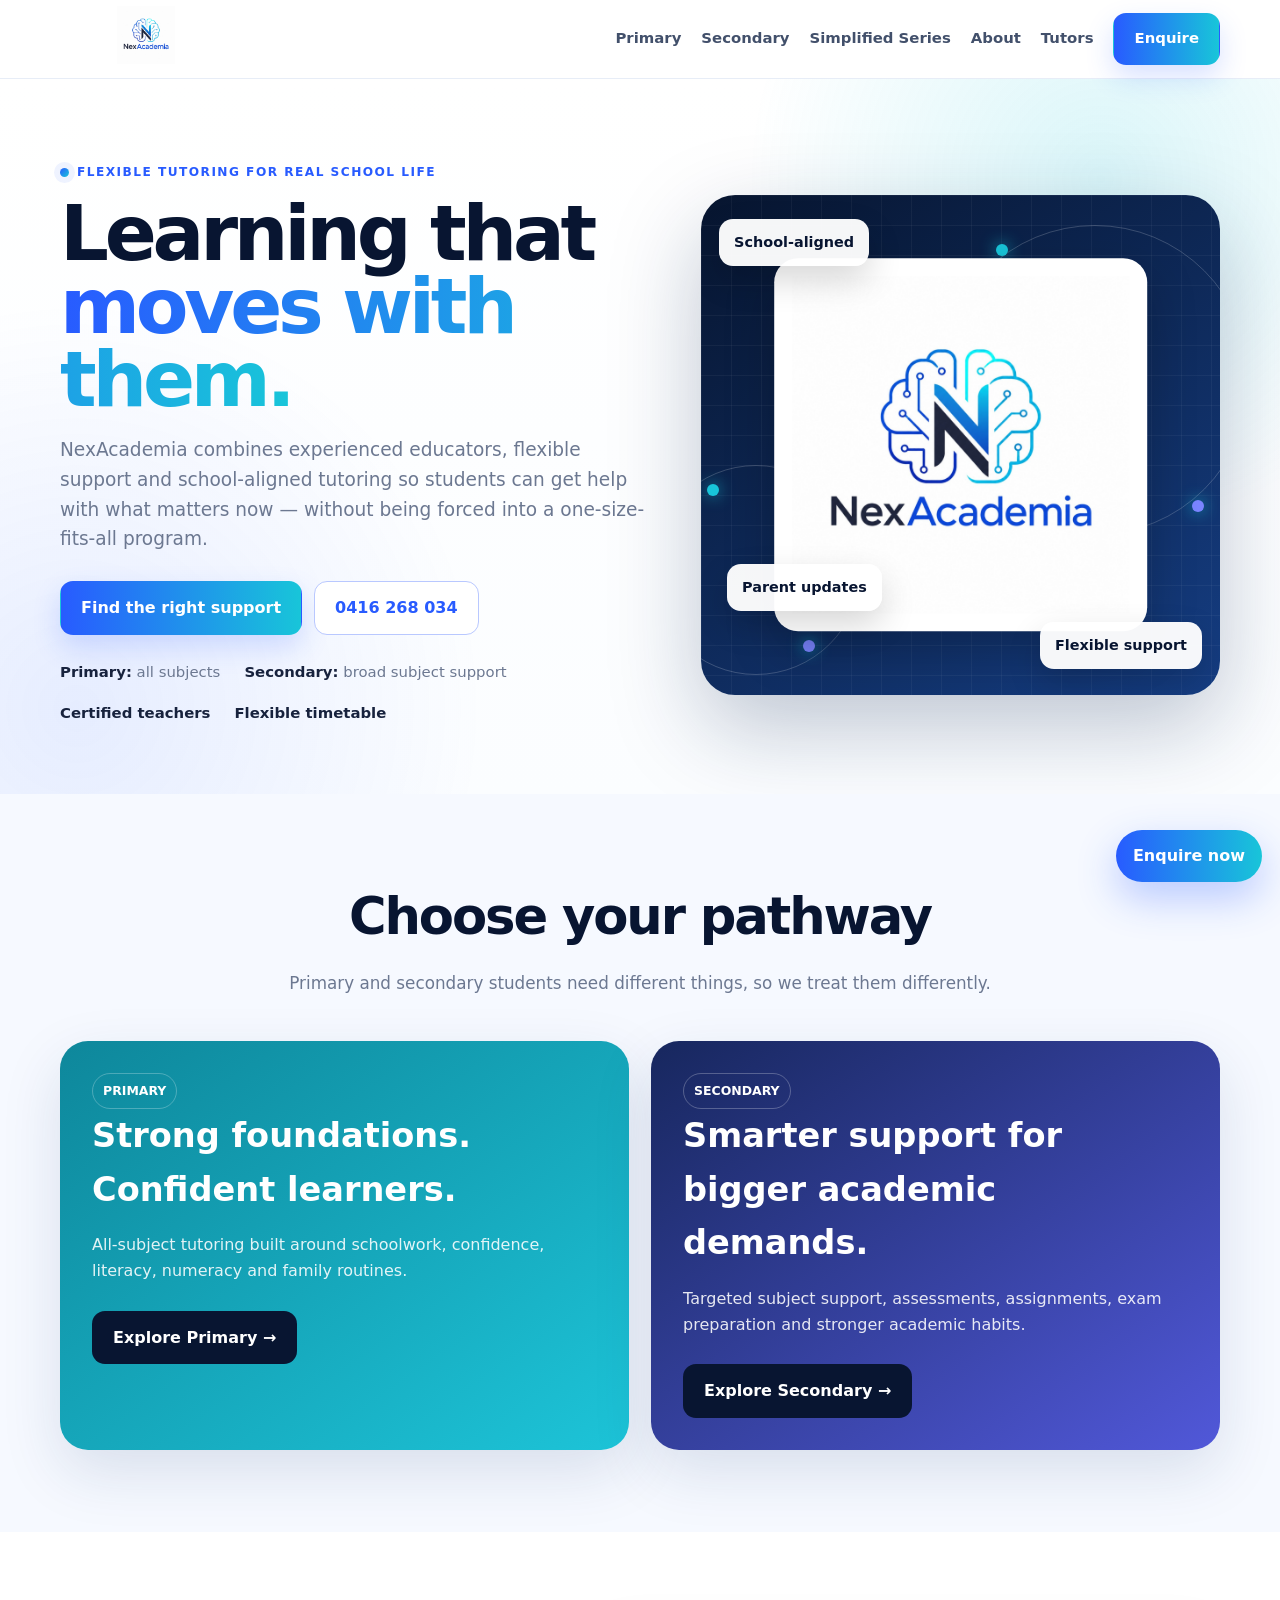
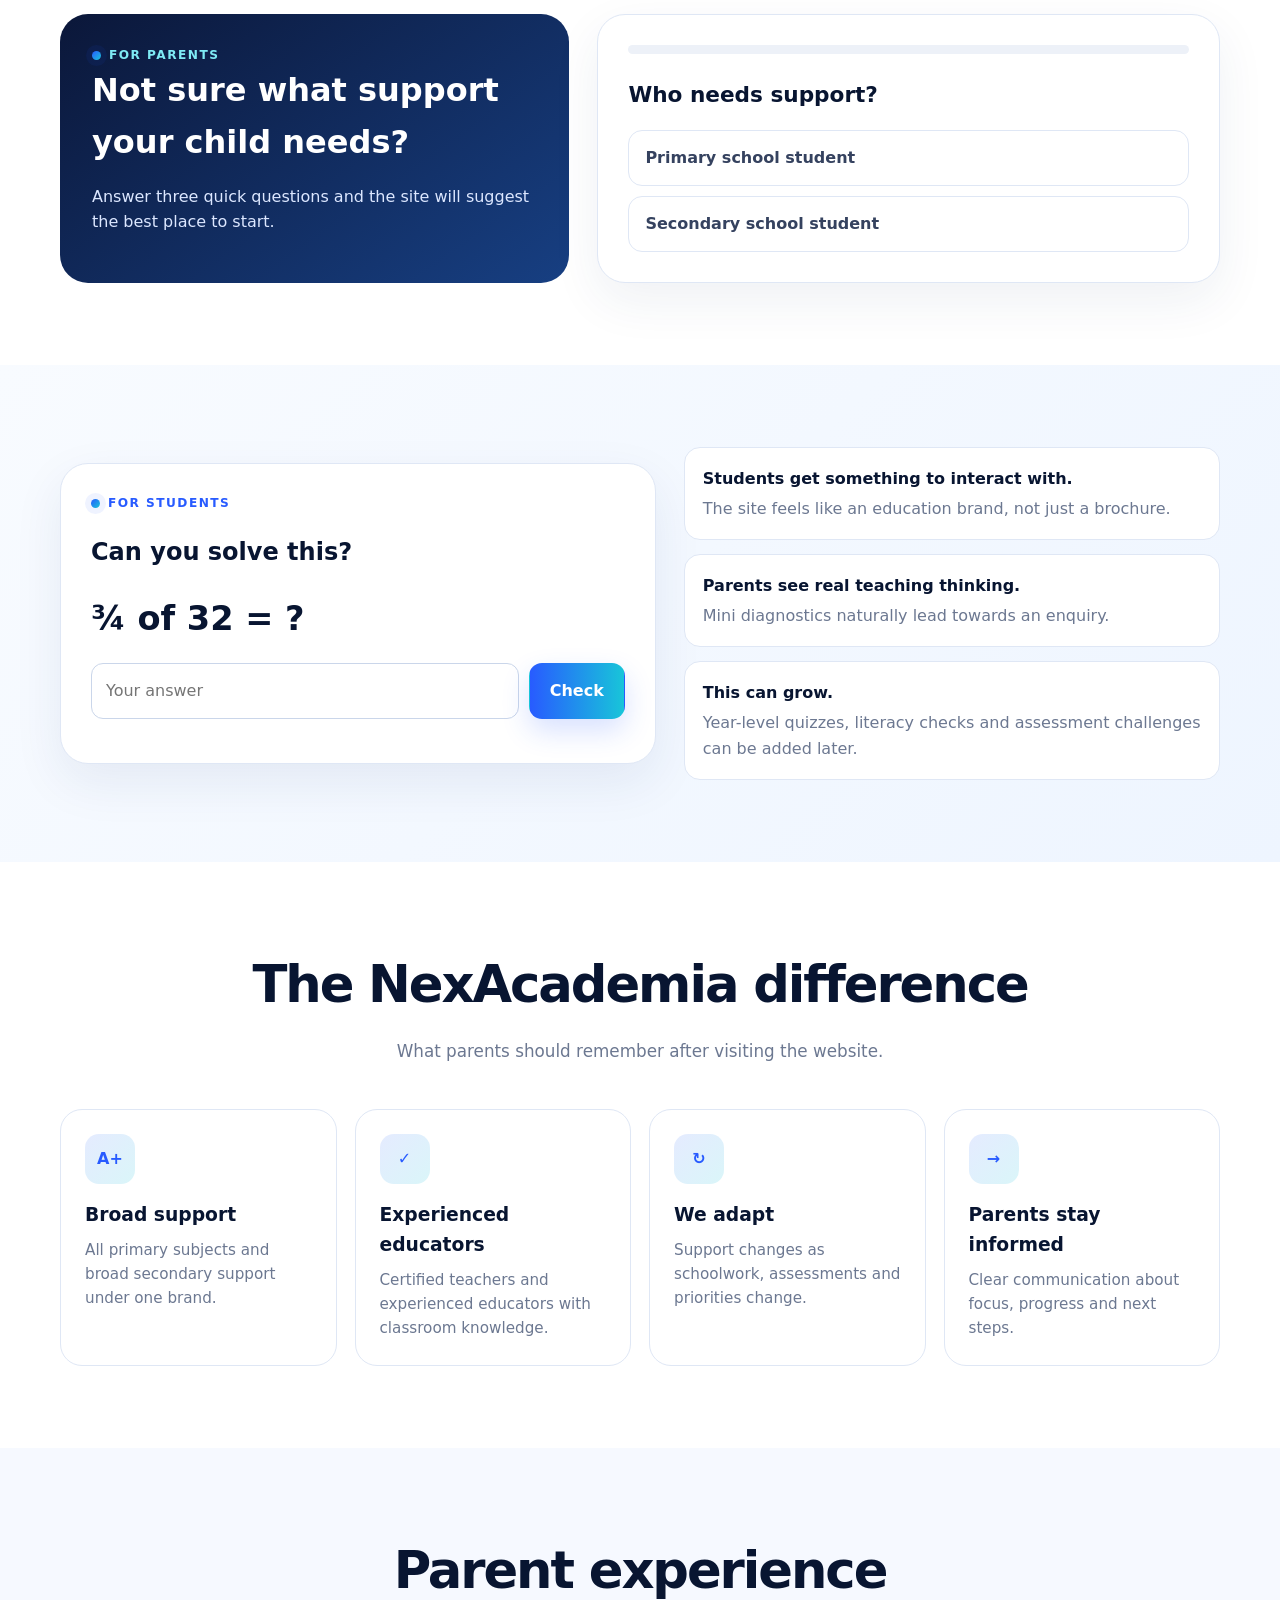
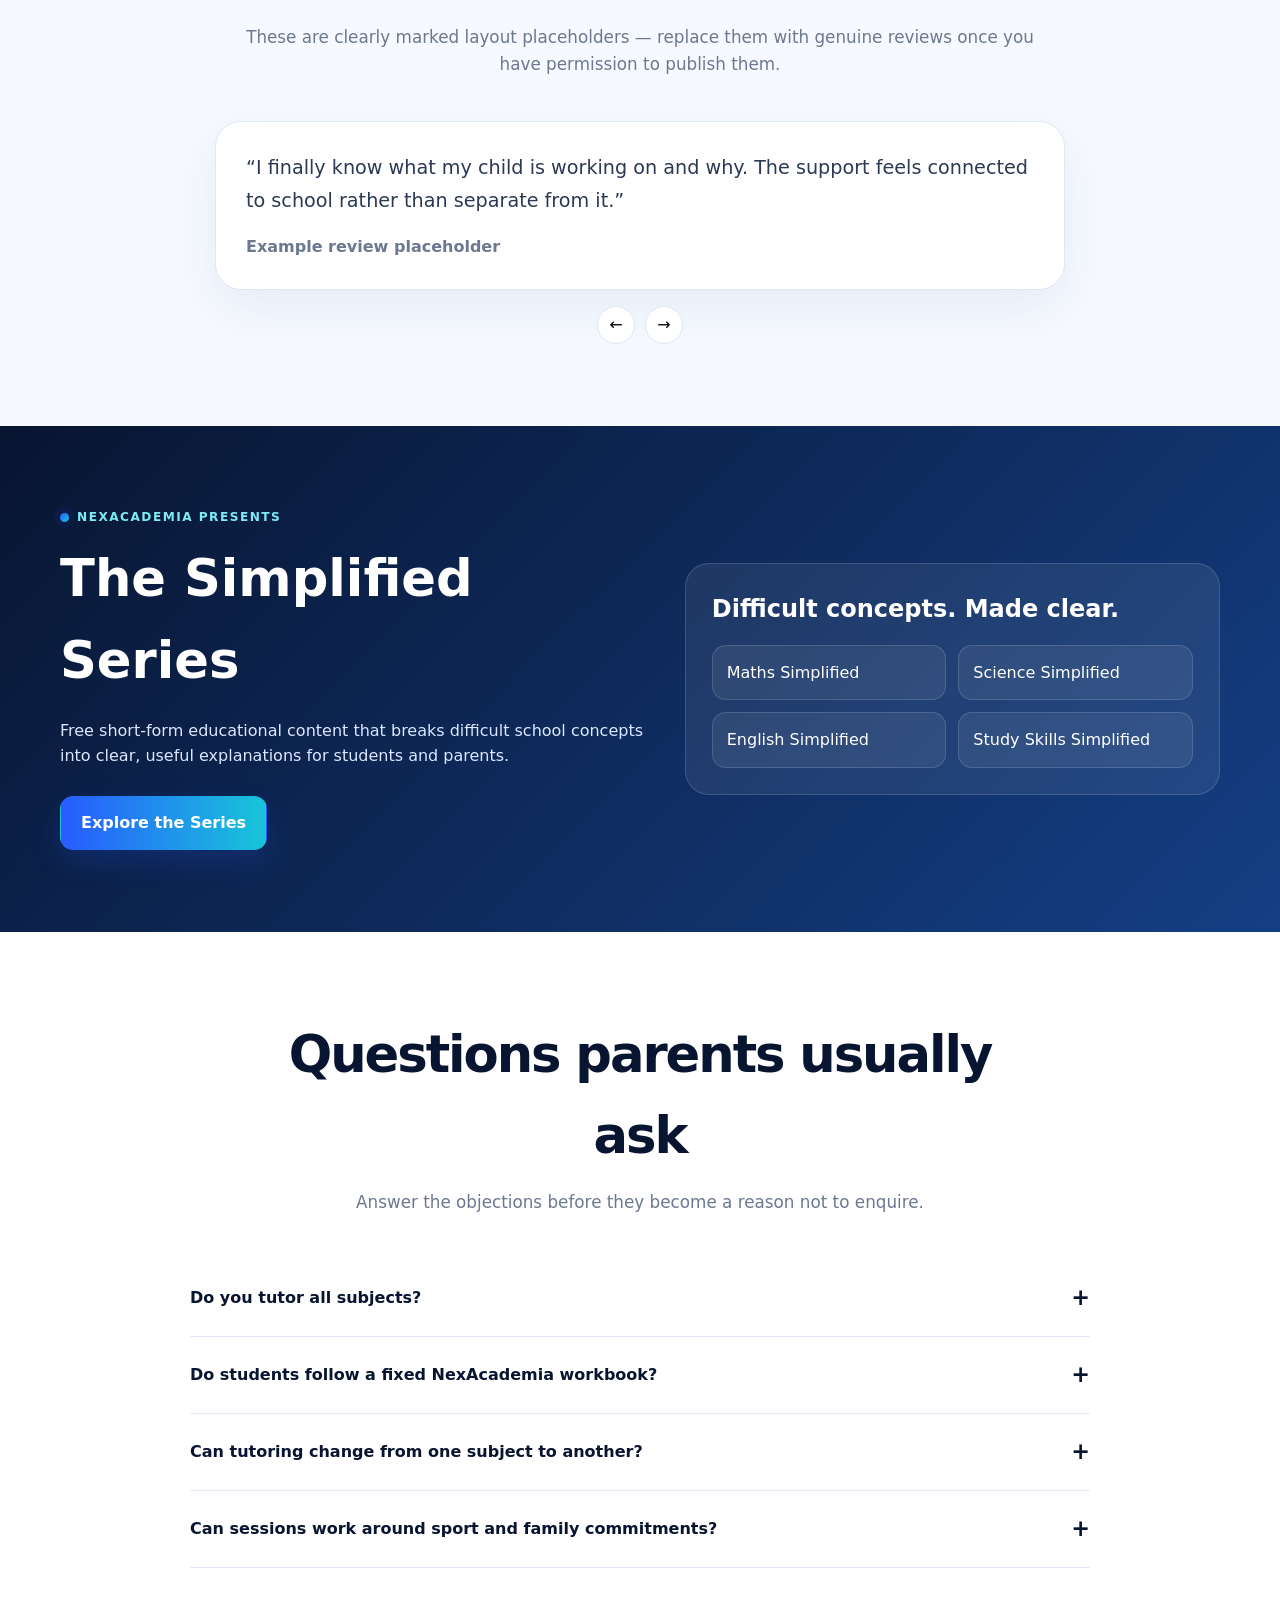
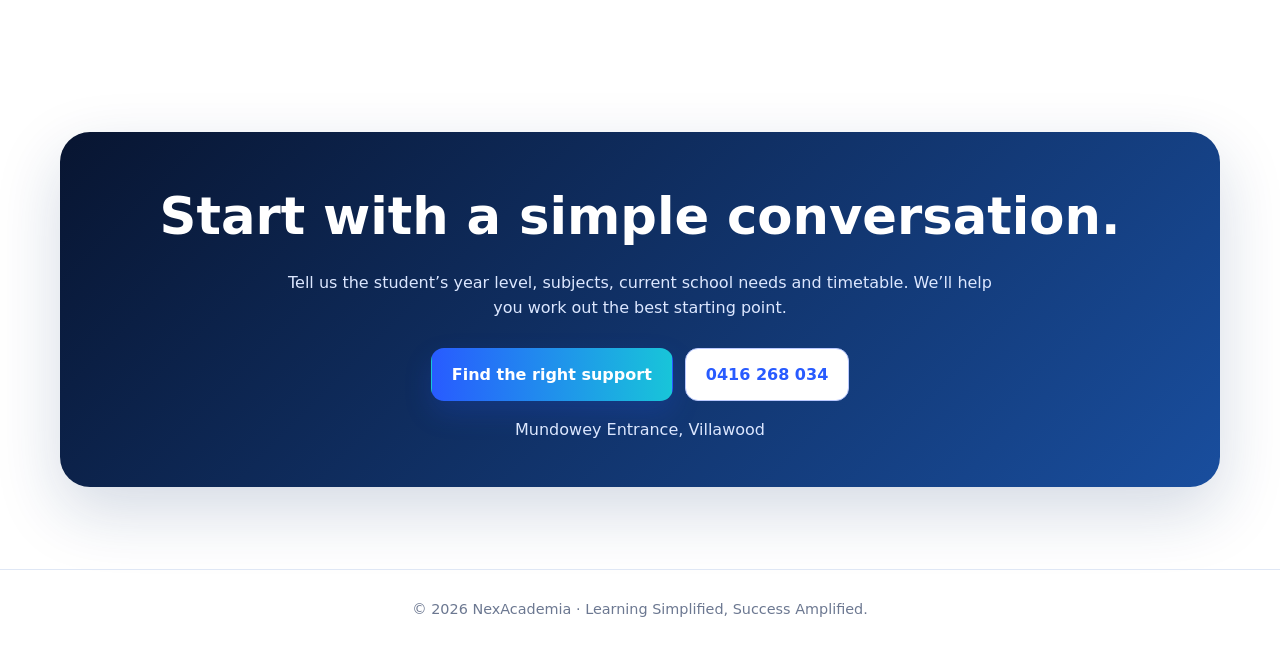
==== index.html @ be54f050 "Initial NexAcademia Website" ====
<!doctype html><html lang="en"><head><meta charset="utf-8"><meta name="viewport" content="width=device-width,initial-scale=1"><title>NexAcademia</title><link rel="stylesheet" href="assets/styles.css"></head><body><header><div class="container nav"><a class="brand" href="index.html"><img src="assets/logo.png" alt="NexAcademia"></a><nav><a href="primary.html">Primary</a><a href="secondary.html">Secondary</a><a href="simplified-series.html">Simplified Series</a><a href="about.html">About</a><a href="tutors.html">Tutors</a><a class="btn btn-primary" href="#" data-open-enquiry>Enquire</a></nav></div></header><main>
<section class="hero"><div class="container hero-grid"><div><div class="eyebrow"><span class="dot"></span>Flexible tutoring for real school life</div><h1>Learning that <span class="gradient">moves with them.</span></h1><p class="lead">NexAcademia combines experienced educators, flexible support and school-aligned tutoring so students can get help with what matters now — without being forced into a one-size-fits-all program.</p><div class="actions"><a class="btn btn-primary" href="#" data-open-enquiry>Find the right support</a><a class="btn btn-outline" data-phone>0416 268 034</a></div><div class="trust-row"><span><strong>Primary:</strong> all subjects</span><span><strong>Secondary:</strong> broad subject support</span><span><strong>Certified teachers</strong></span><span><strong>Flexible timetable</strong></span></div></div><div class="hero-visual"><div class="orbit a"></div><div class="orbit b"></div><div class="float-card fc1">School-aligned</div><div class="float-card fc2">Flexible support</div><div class="float-card fc3">Parent updates</div><div class="main-logo-card"><img src="assets/logo.png" alt="NexAcademia"></div></div></div></section>
<section class="pathway"><div class="container"><div class="section-head"><h2>Choose your pathway</h2><p>Primary and secondary students need different things, so we treat them differently.</p></div><div class="path-grid"><a href="primary.html" class="path-card primary reveal"><div class="path-badge">PRIMARY</div><h3>Strong foundations. Confident learners.</h3><p>All-subject tutoring built around schoolwork, confidence, literacy, numeracy and family routines.</p><div class="actions"><span class="btn btn-dark">Explore Primary →</span></div></a><a href="secondary.html" class="path-card secondary reveal"><div class="path-badge">SECONDARY</div><h3>Smarter support for bigger academic demands.</h3><p>Targeted subject support, assessments, assignments, exam preparation and stronger academic habits.</p><div class="actions"><span class="btn btn-dark">Explore Secondary →</span></div></a></div></div></section>
<section><div class="container quiz-wrap"><div class="quiz-intro reveal"><div class="eyebrow" style="color:#7EEAF4"><span class="dot"></span>For parents</div><h3>Not sure what support your child needs?</h3><p>Answer three quick questions and the site will suggest the best place to start.</p></div><div class="quiz-card reveal"><div class="progress"><span id="quizBar"></span></div><div class="quiz-q" id="quizQuestion"></div><div class="quiz-options" id="quizOptions"></div><div class="quiz-result hidden" id="quizResult"></div></div></div></section>
<section class="challenge"><div class="container challenge-grid"><div class="challenge-card reveal"><div class="eyebrow"><span class="dot"></span>For students</div><h2 style="color:var(--navy)">Can you solve this?</h2><div class="challenge-question">¾ of 32 = ?</div><div class="answer-box"><input id="challengeAnswer" placeholder="Your answer"><button class="btn btn-primary" id="checkAnswer">Check</button></div><div class="answer-feedback" id="challengeFeedback"></div></div><div class="challenge-points"><div class="challenge-point reveal"><strong>Students get something to interact with.</strong><span class="muted">The site feels like an education brand, not just a brochure.</span></div><div class="challenge-point reveal"><strong>Parents see real teaching thinking.</strong><span class="muted">Mini diagnostics naturally lead towards an enquiry.</span></div><div class="challenge-point reveal"><strong>This can grow.</strong><span class="muted">Year-level quizzes, literacy checks and assessment challenges can be added later.</span></div></div></div></section>
<section><div class="container"><div class="section-head"><h2>The NexAcademia difference</h2><p>What parents should remember after visiting the website.</p></div><div class="cards"><div class="card reveal"><div class="icon">A+</div><h3>Broad support</h3><p>All primary subjects and broad secondary support under one brand.</p></div><div class="card reveal"><div class="icon">✓</div><h3>Experienced educators</h3><p>Certified teachers and experienced educators with classroom knowledge.</p></div><div class="card reveal"><div class="icon">↻</div><h3>We adapt</h3><p>Support changes as schoolwork, assessments and priorities change.</p></div><div class="card reveal"><div class="icon">→</div><h3>Parents stay informed</h3><p>Clear communication about focus, progress and next steps.</p></div></div></div></section>
<section class="testimonials"><div class="container"><div class="section-head"><h2>Parent experience</h2><p>These are clearly marked layout placeholders — replace them with genuine reviews once you have permission to publish them.</p></div><div class="slider"><div class="slide active"><div class="quote">“I finally know what my child is working on and why. The support feels connected to school rather than separate from it.”</div><div class="quote-by">Example review placeholder</div></div><div class="slide"><div class="quote">“Being able to get help across subjects without finding a new tutor every time is exactly what we needed.”</div><div class="quote-by">Example review placeholder</div></div><div class="slide"><div class="quote">“The flexibility made tutoring much easier to fit around school, sport and family commitments.”</div><div class="quote-by">Example review placeholder</div></div><div class="slider-controls"><button id="prevSlide">←</button><button id="nextSlide">→</button></div></div></div></section>
<section class="series"><div class="container series-grid"><div><div class="eyebrow" style="color:#7EEAF4"><span class="dot"></span>NexAcademia presents</div><h2 style="font-size:clamp(2.3rem,4vw,4rem);margin:.2em 0">The Simplified Series</h2><p>Free short-form educational content that breaks difficult school concepts into clear, useful explanations for students and parents.</p><div class="actions"><a class="btn btn-primary" href="simplified-series.html">Explore the Series</a></div></div><div class="series-card reveal"><strong style="font-size:1.5rem">Difficult concepts. Made clear.</strong><div class="series-list"><div class="series-item">Maths Simplified</div><div class="series-item">Science Simplified</div><div class="series-item">English Simplified</div><div class="series-item">Study Skills Simplified</div></div></div></div></section>
<section><div class="container"><div class="section-head"><h2>Questions parents usually ask</h2><p>Answer the objections before they become a reason not to enquire.</p></div><div class="faq"><div class="faq-item"><button class="faq-q"><span>Do you tutor all subjects?</span><span>+</span></button><div class="faq-a">Primary support can cover all school subjects. Secondary support is broader and depends on tutor expertise and availability.</div></div><div class="faq-item"><button class="faq-q"><span>Do students follow a fixed NexAcademia workbook?</span><span>+</span></button><div class="faq-a">No. The approach is designed to adapt around current schoolwork, needs and priorities.</div></div><div class="faq-item"><button class="faq-q"><span>Can tutoring change from one subject to another?</span><span>+</span></button><div class="faq-a">That flexibility is one of the core ideas behind NexAcademia.</div></div><div class="faq-item"><button class="faq-q"><span>Can sessions work around sport and family commitments?</span><span>+</span></button><div class="faq-a">The aim is to work with families to find practical times rather than forcing every student into one rigid timetable.</div></div></div></div></section>
<section><div class="container"><div class="cta-box reveal"><h2>Start with a simple conversation.</h2><p>Tell us the student’s year level, subjects, current school needs and timetable. We’ll help you work out the best starting point.</p><div class="actions" style="justify-content:center"><a class="btn btn-primary" href="#" data-open-enquiry>Find the right support</a><a class="btn btn-outline" style="background:white" data-phone>0416 268 034</a></div><div style="margin-top:16px;color:#DCE7FF" data-location>Mundowey Entrance, Villawood</div></div></div></section>
</main><div class="modal" id="enquiryModal"><div class="modal-card"><button class="modal-close" data-close-modal>×</button><div class="eyebrow"><span class="dot"></span>Quick enquiry</div><h2 style="color:var(--navy)">Tell us what the student needs.</h2><p class="muted">Send us a few details and we’ll get back to you about the right tutoring support.</p><form class="form-grid nexa-enquiry-form"
      name="nexacademia-enquiry"
      method="POST">

  <div>
    <label>Parent / Carer Name</label>
    <input type="text" name="parent_name" required autocomplete="name" placeholder="Your name">
  </div>

  <div>
    <label>Email</label>
    <input type="email" name="email" required autocomplete="email" placeholder="Your email address">
  </div>

  <div>
    <label>Phone</label>
    <input type="tel" name="phone" required autocomplete="tel" placeholder="Your phone number">
  </div>

  <div>
    <label>Student Year Level</label>
    <select name="year_level" required>
      <option value="">Choose year level</option>
      <option>Kindergarten</option>
      <option>Year 1</option>
      <option>Year 2</option>
      <option>Year 3</option>
      <option>Year 4</option>
      <option>Year 5</option>
      <option>Year 6</option>
      <option>Year 7</option>
      <option>Year 8</option>
      <option>Year 9</option>
      <option>Year 10</option>
      <option>Year 11</option>
      <option>Year 12</option>
    </select>
  </div>

  <div>
    <label>Preferred Support</label>
    <select name="preferred_support">
      <option>In-person</option>
      <option>Online</option>
      <option>Either</option>
      <option>Not sure yet</option>
    </select>
  </div>

  <div>
    <label>Best Contact Method</label>
    <select name="contact_method">
      <option>Phone call</option>
      <option>Email</option>
      <option>SMS</option>
    </select>
  </div>

  <div class="full">
    <label>What does the student need help with?</label>
    <textarea name="message" required placeholder="Subjects, current schoolwork, concerns, upcoming assessments, preferred times, etc."></textarea>
  </div>

  <div class="full">
    <button class="btn btn-primary" type="submit">Send Enquiry</button>
    <p class="small muted" style="margin:.8rem 0 0">We’ll use these details only to respond to your tutoring enquiry.</p>
  </div>
</form></div></div><a class="sticky-cta" href="#" data-open-enquiry>Enquire now</a><footer><div class="container">© 2026 <span data-business>NexAcademia</span> · <span data-tagline>Learning Simplified, Success Amplified.</span></div></footer><script src="assets/content.js"></script><script src="assets/site.js"></script></body></html>
---- assets/styles.css ----
:root{--navy:#081531;--blue:#285BFF;--cyan:#18C5D9;--ink:#17223D;--muted:#6C7891;--light:#F6F9FF;--line:#DFE7F5;--shadow:0 22px 60px rgba(23,52,112,.13)}
*{box-sizing:border-box}html{scroll-behavior:smooth}body{margin:0;font-family:Inter,system-ui,-apple-system,"Segoe UI",Arial,sans-serif;color:var(--ink);line-height:1.6;overflow-x:hidden}a{text-decoration:none;color:inherit}button,input,select,textarea{font:inherit}.container{width:min(1160px,92%);margin:auto}section{padding:82px 0}.muted{color:var(--muted)}
header{position:sticky;top:0;z-index:100;background:rgba(255,255,255,.93);backdrop-filter:blur(14px);border-bottom:1px solid rgba(223,231,245,.75)}.nav{min-height:78px;display:flex;align-items:center;justify-content:space-between;gap:22px}.brand img{width:172px;max-height:58px;object-fit:contain}nav{display:flex;align-items:center;gap:20px;font-size:.93rem}nav a:not(.btn){color:#42506B;font-weight:750}nav a:hover{color:var(--blue)}
.btn{display:inline-flex;align-items:center;justify-content:center;gap:8px;padding:13px 20px;border-radius:13px;border:1px solid transparent;font-weight:850;cursor:pointer;transition:.22s}.btn:hover{transform:translateY(-2px)}.btn-primary{color:white;background:linear-gradient(90deg,var(--blue),var(--cyan));box-shadow:0 12px 28px rgba(40,91,255,.18)}.btn-outline{background:white;color:var(--blue);border-color:#B9C8FF}.btn-dark{background:var(--navy);color:white}
.hero{position:relative;min-height:710px;display:flex;align-items:center;padding:84px 0 68px;background:radial-gradient(circle at 86% 14%,rgba(24,197,217,.16),transparent 28%),radial-gradient(circle at 6% 88%,rgba(40,91,255,.10),transparent 30%),linear-gradient(#fff,#fbfdff);overflow:hidden}.hero-grid{display:grid;grid-template-columns:1.06fr .94fr;gap:56px;align-items:center}.eyebrow{display:flex;align-items:center;gap:8px;color:var(--blue);font-weight:900;text-transform:uppercase;letter-spacing:.12em;font-size:.76rem}.dot{width:9px;height:9px;border-radius:50%;background:linear-gradient(135deg,var(--blue),var(--cyan));box-shadow:0 0 0 6px rgba(40,91,255,.07)}h1{margin:.2em 0 .22em;font-size:clamp(3.1rem,6vw,5.8rem);line-height:.95;letter-spacing:-.055em;color:var(--navy)}.gradient{background:linear-gradient(90deg,var(--blue),var(--cyan));-webkit-background-clip:text;background-clip:text;color:transparent}.lead{font-size:1.16rem;color:var(--muted);max-width:740px}.actions{display:flex;gap:12px;flex-wrap:wrap;margin-top:27px}.trust-row{display:flex;gap:18px 24px;flex-wrap:wrap;margin-top:26px;color:var(--muted);font-size:.93rem}.trust-row strong{color:var(--ink)}
.hero-visual{min-height:500px;border-radius:34px;position:relative;overflow:hidden;background:linear-gradient(145deg,#07152F,#153D82);box-shadow:0 32px 90px rgba(11,35,78,.26)}.hero-visual:before{content:"";position:absolute;inset:0;background-image:linear-gradient(rgba(255,255,255,.045) 1px,transparent 1px),linear-gradient(90deg,rgba(255,255,255,.045) 1px,transparent 1px);background-size:30px 30px}.main-logo-card{position:absolute;left:50%;top:50%;transform:translate(-50%,-50%);width:72%;padding:18px;border-radius:24px;background:white;box-shadow:0 18px 50px rgba(0,0,0,.23);animation:breath 5.5s ease-in-out infinite}.main-logo-card img{width:100%;display:block}@keyframes breath{0%,100%{transform:translate(-50%,-50%) scale(1)}50%{transform:translate(-50%,-50%) scale(1.025)}}.orbit{position:absolute;border:1px solid rgba(255,255,255,.19);border-radius:50%;animation:spin 20s linear infinite}.orbit.a{width:310px;height:310px;right:-30px;top:30px}.orbit.b{width:210px;height:210px;left:-50px;bottom:20px;animation-direction:reverse}.orbit:before,.orbit:after{content:"";position:absolute;width:12px;height:12px;border-radius:50%;background:var(--cyan);box-shadow:0 0 16px rgba(24,197,217,.8)}.orbit:before{left:55px;top:18px}.orbit:after{right:45px;bottom:22px;background:#7A84FF}@keyframes spin{to{transform:rotate(360deg)}}.float-card{position:absolute;z-index:3;padding:12px 15px;border-radius:14px;background:rgba(255,255,255,.96);box-shadow:0 14px 34px rgba(0,0,0,.16);font-weight:850;color:var(--navy);font-size:.9rem;animation:float 6.5s ease-in-out infinite}.fc1{left:18px;top:24px}.fc2{right:18px;bottom:26px;animation-delay:1s}.fc3{left:26px;bottom:84px;animation-delay:2s}@keyframes float{0%,100%{transform:translateY(0)}50%{transform:translateY(-14px)}}
.section-head{max-width:800px;margin:0 auto 44px;text-align:center}.section-head h2{font-size:clamp(2.15rem,4vw,3.35rem);letter-spacing:-.04em;color:var(--navy);margin:0 0 12px}.section-head p{color:var(--muted);font-size:1.05rem;margin:0}.cards{display:grid;grid-template-columns:repeat(4,1fr);gap:18px}.card{border:1px solid var(--line);border-radius:22px;padding:24px;background:white;transition:.25s;position:relative;overflow:hidden}.card:hover{transform:translateY(-7px);box-shadow:0 18px 46px rgba(24,58,126,.1)}.icon{width:50px;height:50px;border-radius:14px;display:grid;place-items:center;background:linear-gradient(135deg,rgba(40,91,255,.12),rgba(24,197,217,.16));color:var(--blue);font-weight:900;margin-bottom:16px}.card h3{color:var(--navy);margin:0 0 8px}.card p{color:var(--muted);margin:0;font-size:.95rem}
.pathway{background:var(--light)}.path-grid{display:grid;grid-template-columns:1fr 1fr;gap:22px}.path-card{border-radius:28px;padding:32px;min-height:320px;position:relative;overflow:hidden;color:white;box-shadow:var(--shadow)}.path-card.primary{background:linear-gradient(145deg,#0E879B,#1DC4D8)}.path-card.secondary{background:linear-gradient(145deg,#17275E,#5158D9)}.path-card h3{font-size:2.1rem;margin:0 0 10px}.path-card p{max-width:540px;color:rgba(255,255,255,.88)}.path-badge{display:inline-flex;padding:7px 10px;border:1px solid rgba(255,255,255,.25);border-radius:999px;font-size:.78rem;font-weight:800}
.quiz-wrap{display:grid;grid-template-columns:.9fr 1.1fr;gap:28px}.quiz-intro{border-radius:28px;padding:32px;background:linear-gradient(145deg,#0B1739,#173F82);color:white}.quiz-intro h3{font-size:2rem;margin:0 0 12px}.quiz-intro p{color:#DCE7FF}.quiz-card{border:1px solid var(--line);border-radius:28px;padding:30px;background:white;box-shadow:0 18px 50px rgba(22,50,105,.07)}.progress{height:9px;border-radius:999px;background:#EDF1F8;overflow:hidden;margin-bottom:24px}.progress span{display:block;height:100%;width:0;background:linear-gradient(90deg,var(--blue),var(--cyan));transition:.35s}.quiz-q{font-size:1.35rem;font-weight:900;color:var(--navy);margin-bottom:18px}.quiz-options{display:grid;gap:10px}.quiz-option{padding:14px 16px;border:1px solid var(--line);border-radius:14px;background:#fff;cursor:pointer;text-align:left;font-weight:750;color:#35425F;transition:.2s}.quiz-option:hover{border-color:#AFC1FF;background:#F8FAFF}.quiz-result{padding:18px;border-radius:16px;background:#F6F9FF;border:1px solid var(--line);margin-top:16px}.hidden{display:none!important}
.challenge{background:linear-gradient(135deg,#F8FBFF,#EEF5FF)}.challenge-grid{display:grid;grid-template-columns:1fr .9fr;gap:28px;align-items:center}.challenge-card{border-radius:28px;background:white;border:1px solid var(--line);padding:30px;box-shadow:0 18px 50px rgba(23,52,112,.08)}.challenge-question{font-size:2.1rem;font-weight:900;color:var(--navy);margin:12px 0 18px}.answer-box{display:flex;gap:10px}.answer-box input{flex:1;padding:14px;border:1px solid #CAD6EA;border-radius:12px}.answer-feedback{margin-top:14px;font-weight:800}.challenge-points{display:grid;gap:14px}.challenge-point{padding:18px;border-radius:16px;background:white;border:1px solid var(--line)}.challenge-point strong{display:block;color:var(--navy);margin-bottom:4px}
.testimonials{background:var(--light)}.slider{max-width:850px;margin:auto}.slide{display:none;border:1px solid var(--line);border-radius:26px;padding:30px;background:white;box-shadow:0 18px 50px rgba(23,52,112,.07)}.slide.active{display:block;animation:fade .35s ease}@keyframes fade{from{opacity:.4;transform:translateY(6px)}to{opacity:1;transform:none}}.quote{font-size:1.2rem;line-height:1.7;color:#2C3955}.quote-by{margin-top:16px;color:var(--muted);font-weight:750}.slider-controls{display:flex;justify-content:center;gap:10px;margin-top:16px}.slider-controls button{width:38px;height:38px;border-radius:50%;border:1px solid var(--line);background:white;cursor:pointer}
.series{background:linear-gradient(135deg,#081531,#143F85);color:white}.series-grid{display:grid;grid-template-columns:1fr .9fr;gap:30px;align-items:center}.series p{color:#DCE7FF}.series-card{border:1px solid rgba(255,255,255,.14);border-radius:24px;padding:26px;background:rgba(255,255,255,.075)}.series-list{display:grid;grid-template-columns:1fr 1fr;gap:12px;margin-top:16px}.series-item{padding:14px;border:1px solid rgba(255,255,255,.14);border-radius:14px;background:rgba(255,255,255,.07)}
.faq{max-width:900px;margin:auto}.faq-item{border-bottom:1px solid var(--line)}.faq-q{width:100%;display:flex;justify-content:space-between;align-items:center;padding:20px 0;background:none;border:0;text-align:left;font-weight:900;color:var(--navy);cursor:pointer}.faq-a{display:none;padding:0 0 20px;color:var(--muted)}.faq-item.open .faq-a{display:block}.faq-q span:last-child{font-size:1.4rem;transition:.2s}.faq-item.open .faq-q span:last-child{transform:rotate(45deg)}
.cta-box{border-radius:30px;padding:44px 28px;text-align:center;color:white;background:linear-gradient(135deg,#081531,#194E9E);box-shadow:0 24px 65px rgba(18,49,107,.18)}.cta-box h2{font-size:clamp(2.3rem,4vw,3.6rem);margin:0 0 12px}.cta-box p{color:#DCE7FF;max-width:720px;margin:0 auto 24px}.sticky-cta{position:fixed;right:18px;bottom:18px;z-index:90;padding:13px 17px;border-radius:999px;background:linear-gradient(90deg,var(--blue),var(--cyan));color:white;font-weight:900;box-shadow:0 16px 40px rgba(40,91,255,.3)}
.modal{position:fixed;inset:0;z-index:120;background:rgba(5,15,35,.6);display:none;align-items:center;justify-content:center;padding:20px}.modal.open{display:flex}.modal-card{width:min(620px,96%);border-radius:26px;background:white;padding:28px;box-shadow:0 30px 80px rgba(0,0,0,.25);position:relative}.modal-close{position:absolute;right:16px;top:14px;border:0;background:#F1F4F9;width:36px;height:36px;border-radius:50%;cursor:pointer}.form-grid{display:grid;grid-template-columns:1fr 1fr;gap:14px}.full{grid-column:1/-1}label{display:block;font-weight:800;color:var(--navy);margin-bottom:6px}input,select,textarea{width:100%;padding:13px;border:1px solid #CBD7EA;border-radius:12px}textarea{min-height:110px;resize:vertical}
.page-hero{padding:72px 0;background:linear-gradient(135deg,#F8FAFF,#EDF4FF)}.page-grid{display:grid;grid-template-columns:1fr 1fr;gap:30px;align-items:center}.info-panel{border-radius:28px;padding:32px;background:linear-gradient(145deg,#0B1739,#184A97);color:white;min-height:330px}.info-panel p{color:#DCE7FF}.subject-grid{display:grid;grid-template-columns:1fr 1fr;gap:12px;margin-top:22px}.subject-pill{padding:14px 16px;border:1px solid var(--line);border-radius:13px;background:white;font-weight:800;color:var(--navy)}.steps{display:grid;grid-template-columns:repeat(5,1fr);gap:14px}.step{background:white;border:1px solid var(--line);border-radius:18px;padding:20px}.step-num{width:36px;height:36px;border-radius:50%;display:grid;place-items:center;color:white;font-weight:900;background:linear-gradient(135deg,var(--blue),var(--cyan));margin-bottom:12px}.step h3{color:var(--navy);margin:0 0 8px}.step p{color:var(--muted);margin:0;font-size:.9rem}
footer{padding:28px 0;border-top:1px solid var(--line);color:var(--muted);text-align:center;font-size:.9rem}.reveal{opacity:0;transform:translateY(18px);transition:opacity .6s ease,transform .6s ease}.reveal.visible{opacity:1;transform:none}
@media(max-width:980px){.hero-grid,.path-grid,.quiz-wrap,.challenge-grid,.series-grid,.page-grid{grid-template-columns:1fr}.cards{grid-template-columns:1fr 1fr}.steps{grid-template-columns:1fr 1fr}nav a:not(.btn){display:none}.hero{min-height:auto}}@media(max-width:650px){.cards,.series-list,.subject-grid,.steps,.form-grid{grid-template-columns:1fr}.full{grid-column:auto}.nav{flex-wrap:wrap;padding:10px 0}.brand img{width:145px}h1{font-size:3.15rem}.hero-visual{min-height:410px}.main-logo-card{width:82%}}
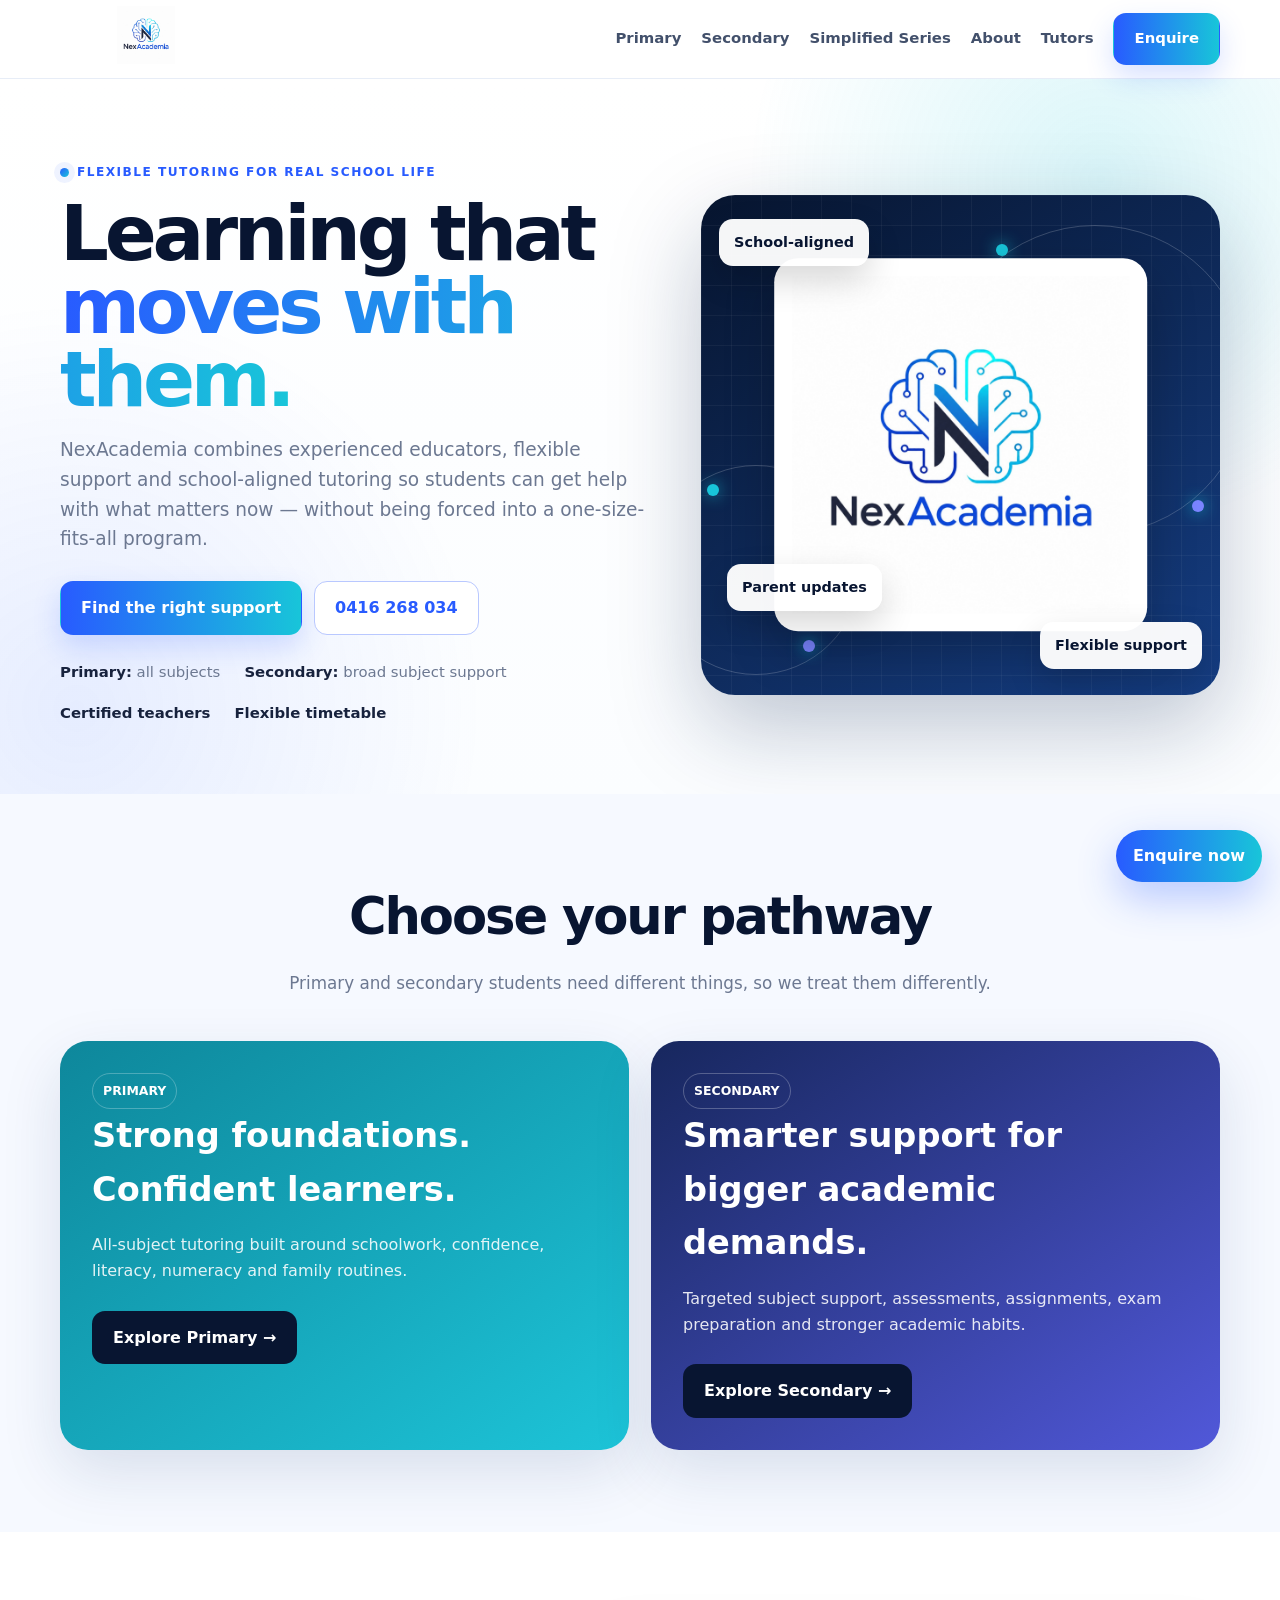
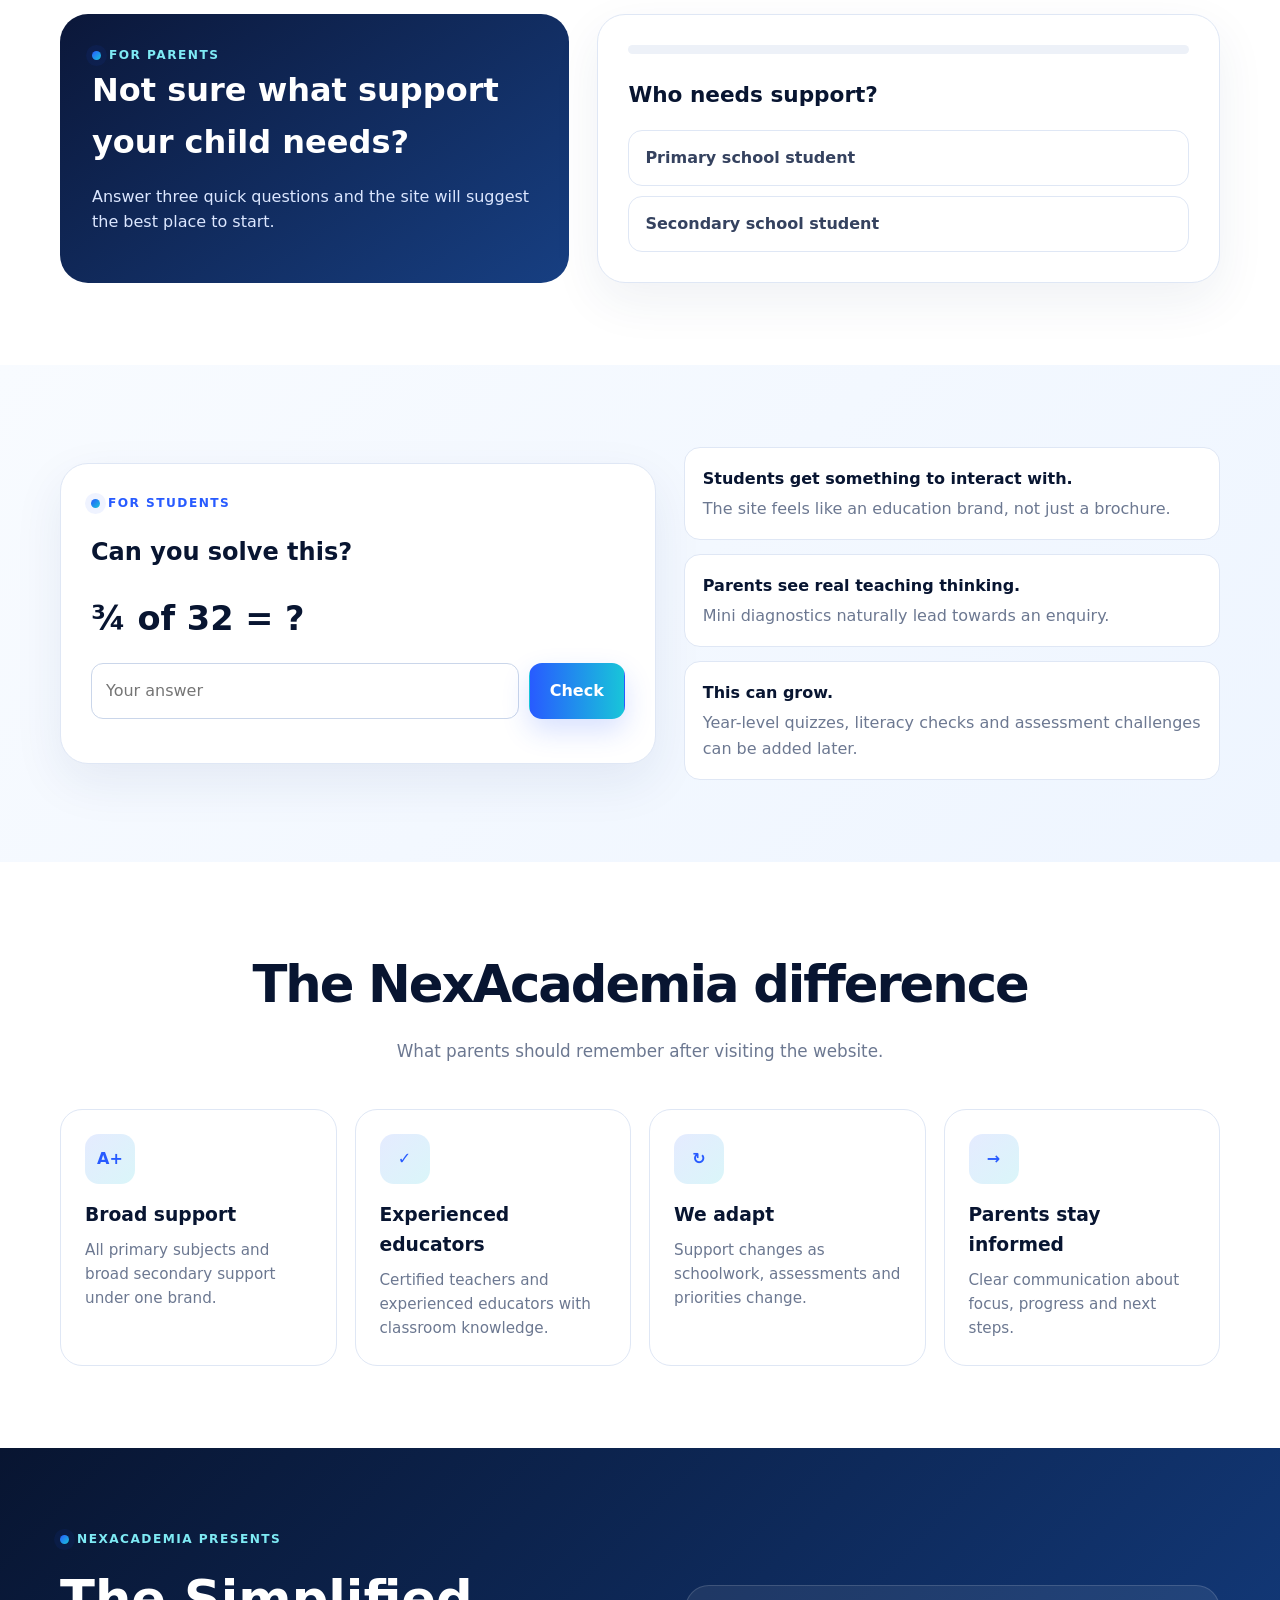
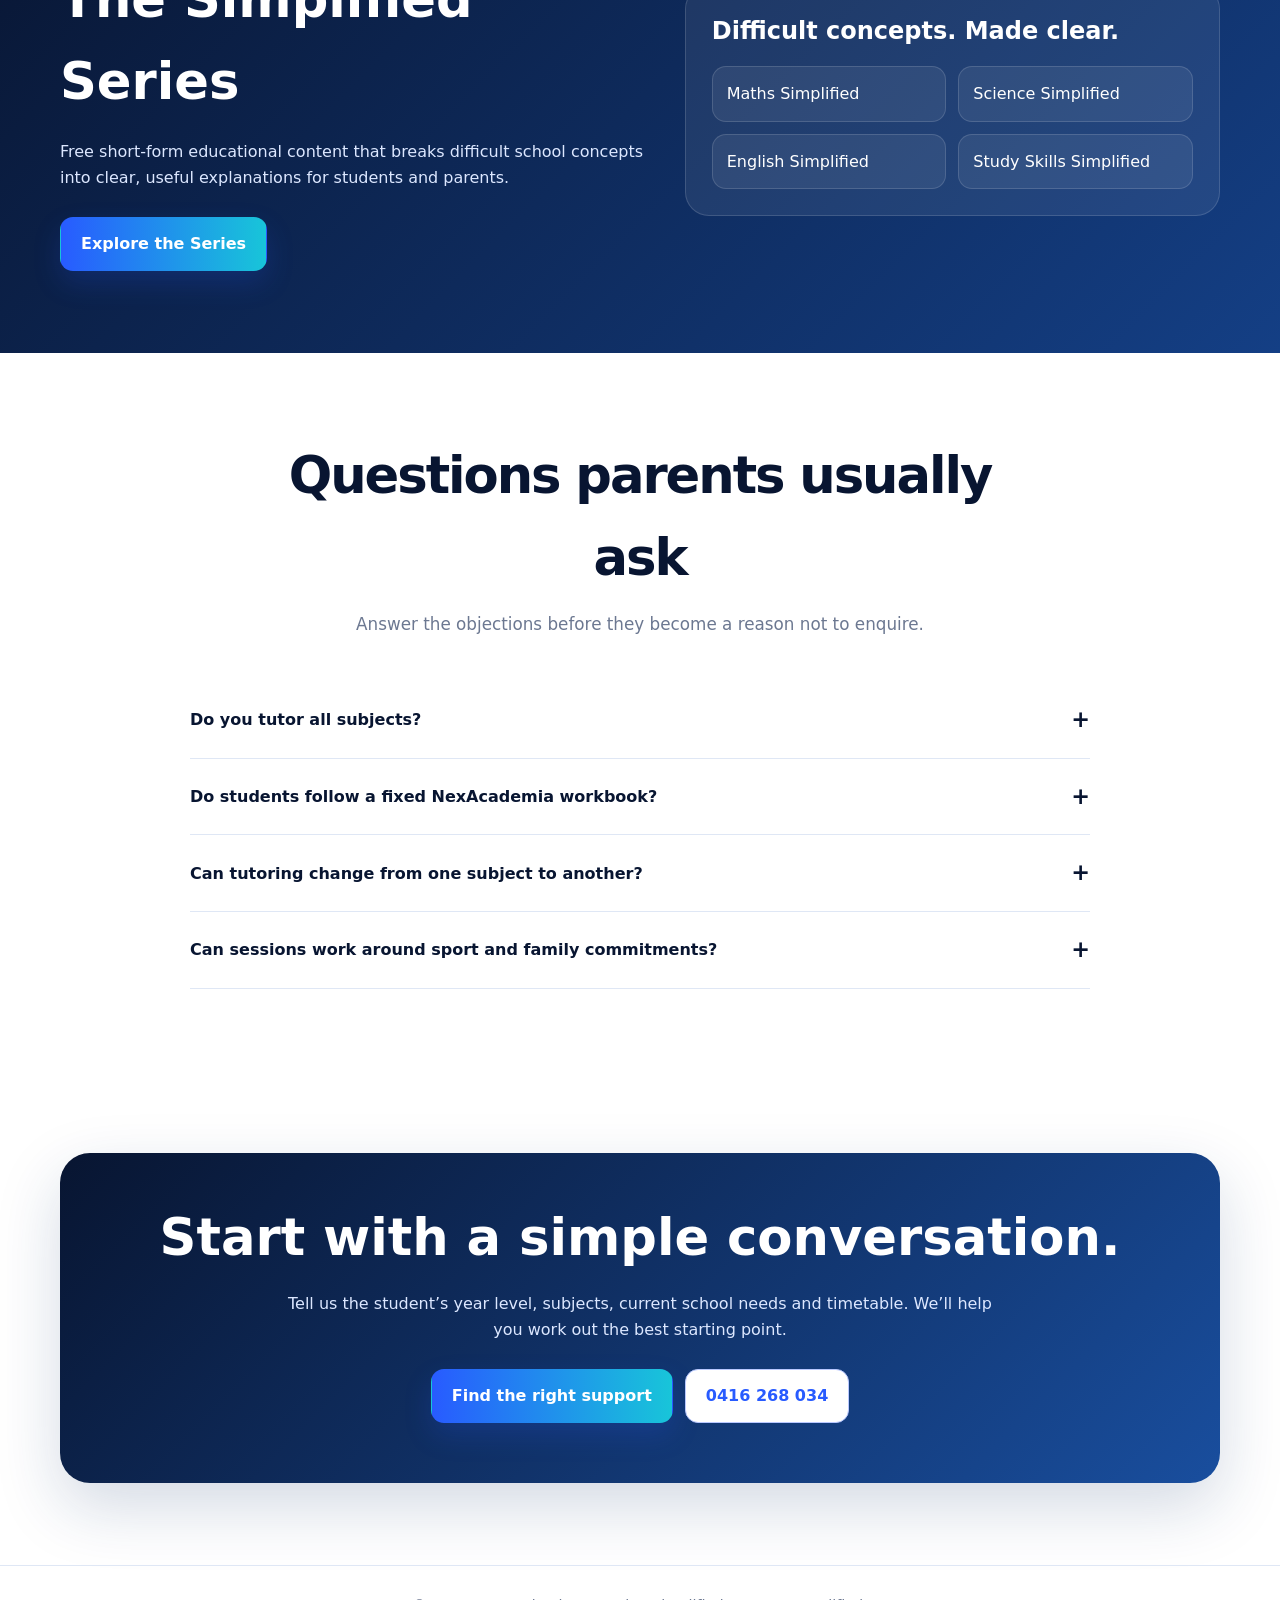
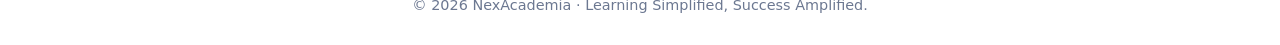
==== commit cbe2ca71: "Update index.html" ====
--- a/index.html
+++ b/index.html
@@ -4,7 +4,6 @@
 <section><div class="container quiz-wrap"><div class="quiz-intro reveal"><div class="eyebrow" style="color:#7EEAF4"><span class="dot"></span>For parents</div><h3>Not sure what support your child needs?</h3><p>Answer three quick questions and the site will suggest the best place to start.</p></div><div class="quiz-card reveal"><div class="progress"><span id="quizBar"></span></div><div class="quiz-q" id="quizQuestion"></div><div class="quiz-options" id="quizOptions"></div><div class="quiz-result hidden" id="quizResult"></div></div></div></section>
 <section class="challenge"><div class="container challenge-grid"><div class="challenge-card reveal"><div class="eyebrow"><span class="dot"></span>For students</div><h2 style="color:var(--navy)">Can you solve this?</h2><div class="challenge-question">¾ of 32 = ?</div><div class="answer-box"><input id="challengeAnswer" placeholder="Your answer"><button class="btn btn-primary" id="checkAnswer">Check</button></div><div class="answer-feedback" id="challengeFeedback"></div></div><div class="challenge-points"><div class="challenge-point reveal"><strong>Students get something to interact with.</strong><span class="muted">The site feels like an education brand, not just a brochure.</span></div><div class="challenge-point reveal"><strong>Parents see real teaching thinking.</strong><span class="muted">Mini diagnostics naturally lead towards an enquiry.</span></div><div class="challenge-point reveal"><strong>This can grow.</strong><span class="muted">Year-level quizzes, literacy checks and assessment challenges can be added later.</span></div></div></div></section>
 <section><div class="container"><div class="section-head"><h2>The NexAcademia difference</h2><p>What parents should remember after visiting the website.</p></div><div class="cards"><div class="card reveal"><div class="icon">A+</div><h3>Broad support</h3><p>All primary subjects and broad secondary support under one brand.</p></div><div class="card reveal"><div class="icon">✓</div><h3>Experienced educators</h3><p>Certified teachers and experienced educators with classroom knowledge.</p></div><div class="card reveal"><div class="icon">↻</div><h3>We adapt</h3><p>Support changes as schoolwork, assessments and priorities change.</p></div><div class="card reveal"><div class="icon">→</div><h3>Parents stay informed</h3><p>Clear communication about focus, progress and next steps.</p></div></div></div></section>
-<section class="testimonials"><div class="container"><div class="section-head"><h2>Parent experience</h2><p>These are clearly marked layout placeholders — replace them with genuine reviews once you have permission to publish them.</p></div><div class="slider"><div class="slide active"><div class="quote">“I finally know what my child is working on and why. The support feels connected to school rather than separate from it.”</div><div class="quote-by">Example review placeholder</div></div><div class="slide"><div class="quote">“Being able to get help across subjects without finding a new tutor every time is exactly what we needed.”</div><div class="quote-by">Example review placeholder</div></div><div class="slide"><div class="quote">“The flexibility made tutoring much easier to fit around school, sport and family commitments.”</div><div class="quote-by">Example review placeholder</div></div><div class="slider-controls"><button id="prevSlide">←</button><button id="nextSlide">→</button></div></div></div></section>
 <section class="series"><div class="container series-grid"><div><div class="eyebrow" style="color:#7EEAF4"><span class="dot"></span>NexAcademia presents</div><h2 style="font-size:clamp(2.3rem,4vw,4rem);margin:.2em 0">The Simplified Series</h2><p>Free short-form educational content that breaks difficult school concepts into clear, useful explanations for students and parents.</p><div class="actions"><a class="btn btn-primary" href="simplified-series.html">Explore the Series</a></div></div><div class="series-card reveal"><strong style="font-size:1.5rem">Difficult concepts. Made clear.</strong><div class="series-list"><div class="series-item">Maths Simplified</div><div class="series-item">Science Simplified</div><div class="series-item">English Simplified</div><div class="series-item">Study Skills Simplified</div></div></div></div></section>
 <section><div class="container"><div class="section-head"><h2>Questions parents usually ask</h2><p>Answer the objections before they become a reason not to enquire.</p></div><div class="faq"><div class="faq-item"><button class="faq-q"><span>Do you tutor all subjects?</span><span>+</span></button><div class="faq-a">Primary support can cover all school subjects. Secondary support is broader and depends on tutor expertise and availability.</div></div><div class="faq-item"><button class="faq-q"><span>Do students follow a fixed NexAcademia workbook?</span><span>+</span></button><div class="faq-a">No. The approach is designed to adapt around current schoolwork, needs and priorities.</div></div><div class="faq-item"><button class="faq-q"><span>Can tutoring change from one subject to another?</span><span>+</span></button><div class="faq-a">That flexibility is one of the core ideas behind NexAcademia.</div></div><div class="faq-item"><button class="faq-q"><span>Can sessions work around sport and family commitments?</span><span>+</span></button><div class="faq-a">The aim is to work with families to find practical times rather than forcing every student into one rigid timetable.</div></div></div></div></section>
 <section><div class="container"><div class="cta-box reveal"><h2>Start with a simple conversation.</h2><p>Tell us the student’s year level, subjects, current school needs and timetable. We’ll help you work out the best starting point.</p><div class="actions" style="justify-content:center"><a class="btn btn-primary" href="#" data-open-enquiry>Find the right support</a><a class="btn btn-outline" style="background:white" data-phone>0416 268 034</a></div><div style="margin-top:16px;color:#DCE7FF" data-location>Mundowey Entrance, Villawood</div></div></div></section>
@@ -75,4 +74,4 @@
     <button class="btn btn-primary" type="submit">Send Enquiry</button>
     <p class="small muted" style="margin:.8rem 0 0">We’ll use these details only to respond to your tutoring enquiry.</p>
   </div>
-</form></div></div><a class="sticky-cta" href="#" data-open-enquiry>Enquire now</a><footer><div class="container">© 2026 <span data-business>NexAcademia</span> · <span data-tagline>Learning Simplified, Success Amplified.</span></div></footer><script src="assets/content.js"></script><script src="assets/site.js"></script></body></html>+</form></div></div><a class="sticky-cta" href="#" data-open-enquiry>Enquire now</a><footer><div class="container">© 2026 <span data-business>NexAcademia</span> · <span data-tagline>Learning Simplified, Success Amplified.</span></div></footer><script src="assets/content.js"></script><script src="assets/site.js"></script></body></html>
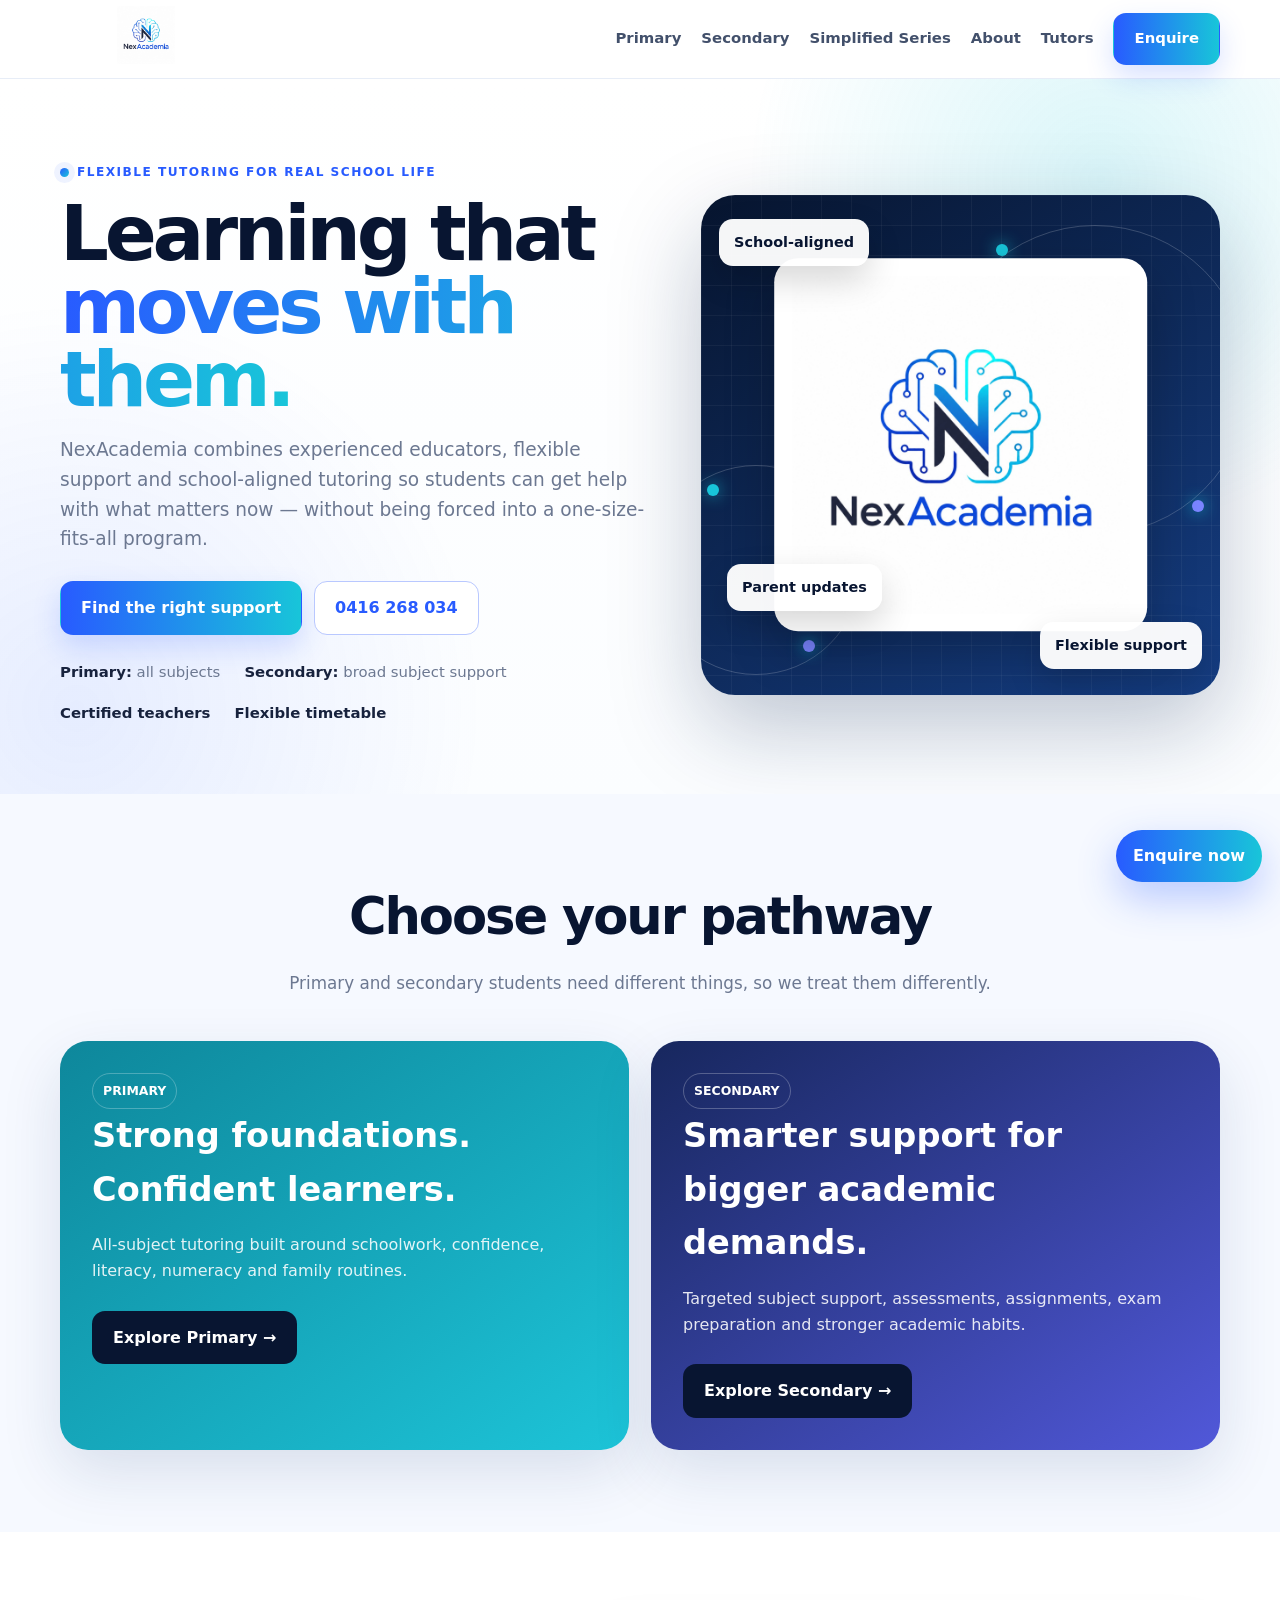
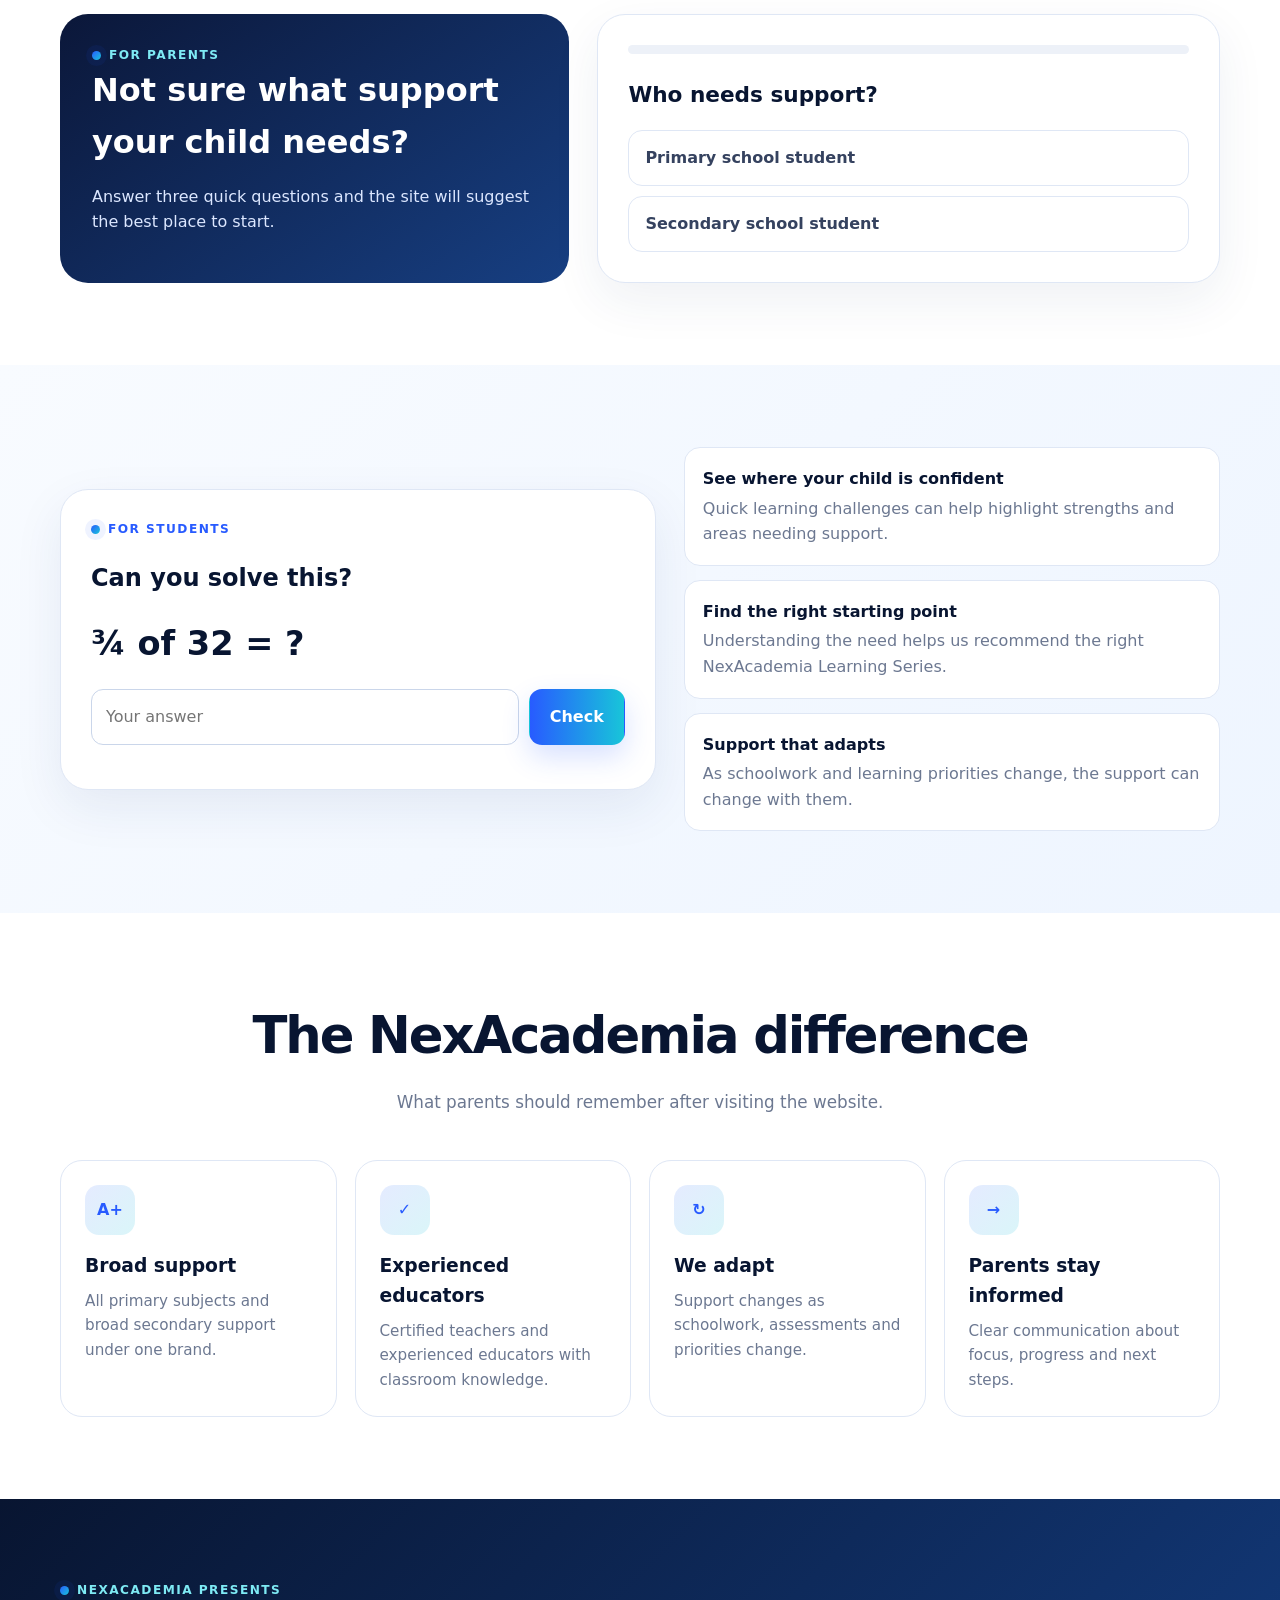
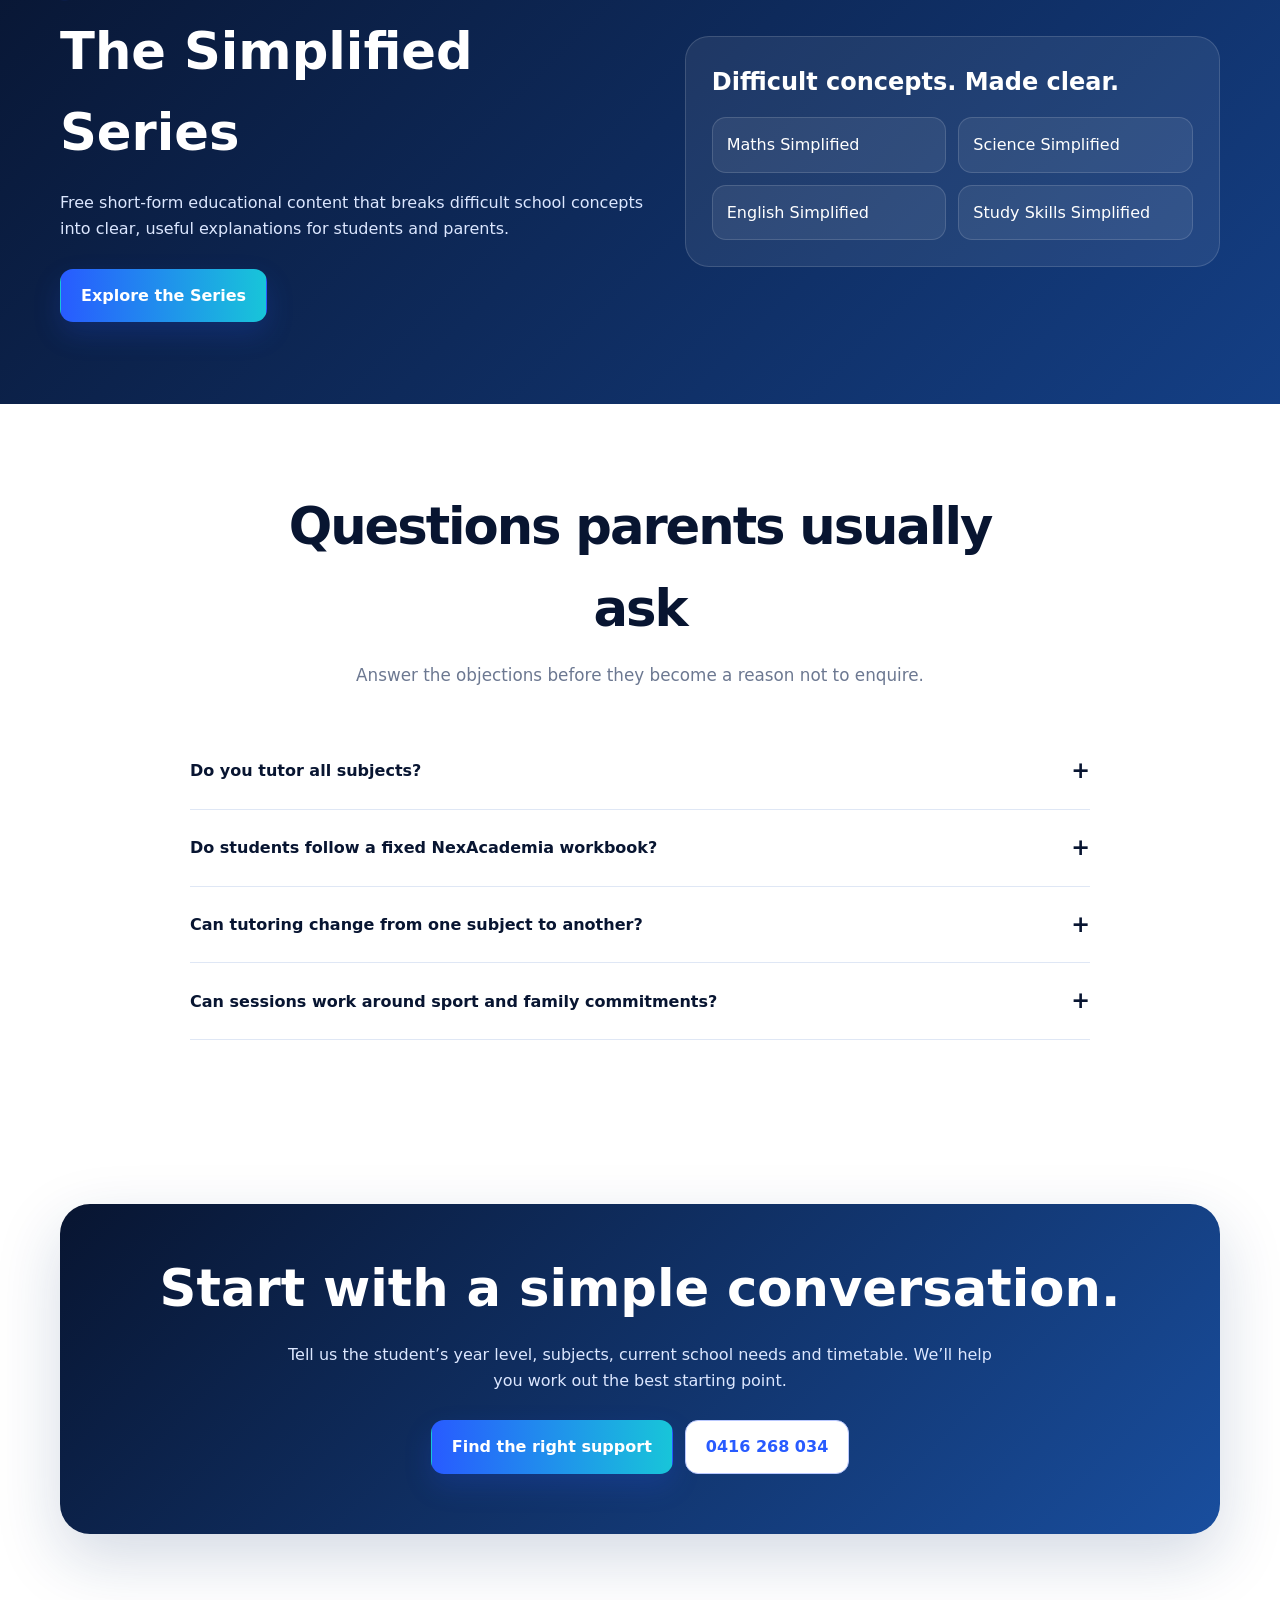
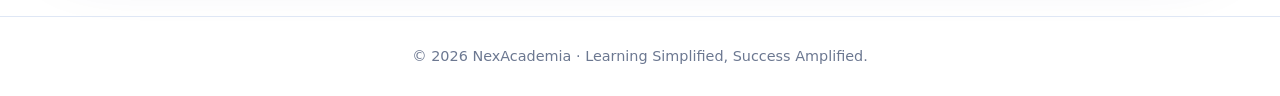
==== commit 708dad57: "Update index.html" ====
--- a/index.html
+++ b/index.html
@@ -2,7 +2,8 @@
 <section class="hero"><div class="container hero-grid"><div><div class="eyebrow"><span class="dot"></span>Flexible tutoring for real school life</div><h1>Learning that <span class="gradient">moves with them.</span></h1><p class="lead">NexAcademia combines experienced educators, flexible support and school-aligned tutoring so students can get help with what matters now — without being forced into a one-size-fits-all program.</p><div class="actions"><a class="btn btn-primary" href="#" data-open-enquiry>Find the right support</a><a class="btn btn-outline" data-phone>0416 268 034</a></div><div class="trust-row"><span><strong>Primary:</strong> all subjects</span><span><strong>Secondary:</strong> broad subject support</span><span><strong>Certified teachers</strong></span><span><strong>Flexible timetable</strong></span></div></div><div class="hero-visual"><div class="orbit a"></div><div class="orbit b"></div><div class="float-card fc1">School-aligned</div><div class="float-card fc2">Flexible support</div><div class="float-card fc3">Parent updates</div><div class="main-logo-card"><img src="assets/logo.png" alt="NexAcademia"></div></div></div></section>
 <section class="pathway"><div class="container"><div class="section-head"><h2>Choose your pathway</h2><p>Primary and secondary students need different things, so we treat them differently.</p></div><div class="path-grid"><a href="primary.html" class="path-card primary reveal"><div class="path-badge">PRIMARY</div><h3>Strong foundations. Confident learners.</h3><p>All-subject tutoring built around schoolwork, confidence, literacy, numeracy and family routines.</p><div class="actions"><span class="btn btn-dark">Explore Primary →</span></div></a><a href="secondary.html" class="path-card secondary reveal"><div class="path-badge">SECONDARY</div><h3>Smarter support for bigger academic demands.</h3><p>Targeted subject support, assessments, assignments, exam preparation and stronger academic habits.</p><div class="actions"><span class="btn btn-dark">Explore Secondary →</span></div></a></div></div></section>
 <section><div class="container quiz-wrap"><div class="quiz-intro reveal"><div class="eyebrow" style="color:#7EEAF4"><span class="dot"></span>For parents</div><h3>Not sure what support your child needs?</h3><p>Answer three quick questions and the site will suggest the best place to start.</p></div><div class="quiz-card reveal"><div class="progress"><span id="quizBar"></span></div><div class="quiz-q" id="quizQuestion"></div><div class="quiz-options" id="quizOptions"></div><div class="quiz-result hidden" id="quizResult"></div></div></div></section>
-<section class="challenge"><div class="container challenge-grid"><div class="challenge-card reveal"><div class="eyebrow"><span class="dot"></span>For students</div><h2 style="color:var(--navy)">Can you solve this?</h2><div class="challenge-question">¾ of 32 = ?</div><div class="answer-box"><input id="challengeAnswer" placeholder="Your answer"><button class="btn btn-primary" id="checkAnswer">Check</button></div><div class="answer-feedback" id="challengeFeedback"></div></div><div class="challenge-points"><div class="challenge-point reveal"><strong>Students get something to interact with.</strong><span class="muted">The site feels like an education brand, not just a brochure.</span></div><div class="challenge-point reveal"><strong>Parents see real teaching thinking.</strong><span class="muted">Mini diagnostics naturally lead towards an enquiry.</span></div><div class="challenge-point reveal"><strong>This can grow.</strong><span class="muted">Year-level quizzes, literacy checks and assessment challenges can be added later.</span></div></div></div></section>
+<section class="challenge"><div class="container challenge-grid"><div class="challenge-card reveal"><div class="eyebrow"><span class="dot"></span>For students</div><h2 style="color:var(--navy)">Can you solve this?</h2><div class="challenge-question">¾ of 32 = ?</div><div class="answer-box"><input id="challengeAnswer" placeholder="Your answer"><button class="btn btn-primary" id="checkAnswer">Check</button></div><div class="answer-feedback" id="challengeFeedback"></div></div><div class="challenge-points"><div class="challenge-point reveal"><strong>See where your child is confident</strong><span class="muted"> Quick learning challenges can help highlight strengths and areas needing support.</span></div><div class="challenge-point reveal"><strong>Find the right starting point</strong><span class="muted">Understanding the need helps us recommend the right NexAcademia Learning Series.</span></div><div class="challenge-point reveal"><strong>Support that adapts</strong><span class="muted">As schoolwork and learning priorities change, the support can change with them.
+</span></div></div></div></section>
 <section><div class="container"><div class="section-head"><h2>The NexAcademia difference</h2><p>What parents should remember after visiting the website.</p></div><div class="cards"><div class="card reveal"><div class="icon">A+</div><h3>Broad support</h3><p>All primary subjects and broad secondary support under one brand.</p></div><div class="card reveal"><div class="icon">✓</div><h3>Experienced educators</h3><p>Certified teachers and experienced educators with classroom knowledge.</p></div><div class="card reveal"><div class="icon">↻</div><h3>We adapt</h3><p>Support changes as schoolwork, assessments and priorities change.</p></div><div class="card reveal"><div class="icon">→</div><h3>Parents stay informed</h3><p>Clear communication about focus, progress and next steps.</p></div></div></div></section>
 <section class="series"><div class="container series-grid"><div><div class="eyebrow" style="color:#7EEAF4"><span class="dot"></span>NexAcademia presents</div><h2 style="font-size:clamp(2.3rem,4vw,4rem);margin:.2em 0">The Simplified Series</h2><p>Free short-form educational content that breaks difficult school concepts into clear, useful explanations for students and parents.</p><div class="actions"><a class="btn btn-primary" href="simplified-series.html">Explore the Series</a></div></div><div class="series-card reveal"><strong style="font-size:1.5rem">Difficult concepts. Made clear.</strong><div class="series-list"><div class="series-item">Maths Simplified</div><div class="series-item">Science Simplified</div><div class="series-item">English Simplified</div><div class="series-item">Study Skills Simplified</div></div></div></div></section>
 <section><div class="container"><div class="section-head"><h2>Questions parents usually ask</h2><p>Answer the objections before they become a reason not to enquire.</p></div><div class="faq"><div class="faq-item"><button class="faq-q"><span>Do you tutor all subjects?</span><span>+</span></button><div class="faq-a">Primary support can cover all school subjects. Secondary support is broader and depends on tutor expertise and availability.</div></div><div class="faq-item"><button class="faq-q"><span>Do students follow a fixed NexAcademia workbook?</span><span>+</span></button><div class="faq-a">No. The approach is designed to adapt around current schoolwork, needs and priorities.</div></div><div class="faq-item"><button class="faq-q"><span>Can tutoring change from one subject to another?</span><span>+</span></button><div class="faq-a">That flexibility is one of the core ideas behind NexAcademia.</div></div><div class="faq-item"><button class="faq-q"><span>Can sessions work around sport and family commitments?</span><span>+</span></button><div class="faq-a">The aim is to work with families to find practical times rather than forcing every student into one rigid timetable.</div></div></div></div></section>
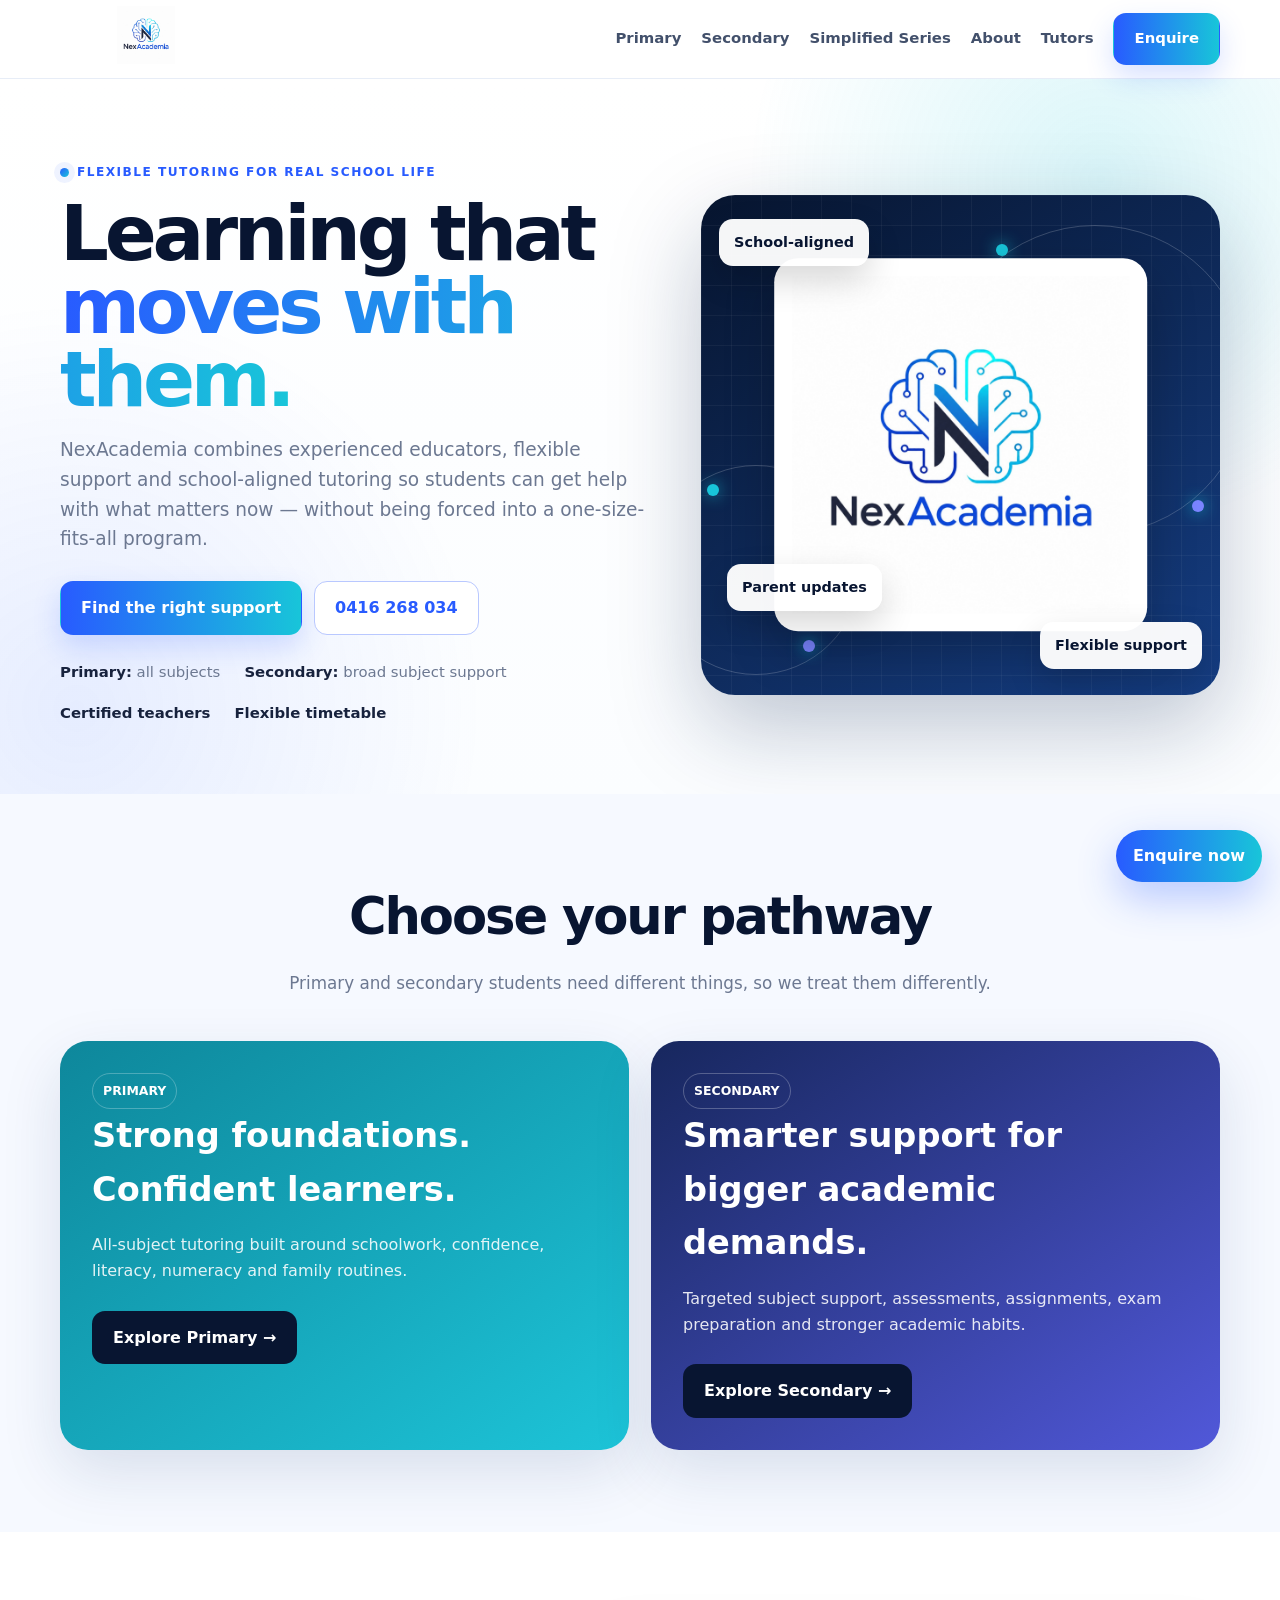
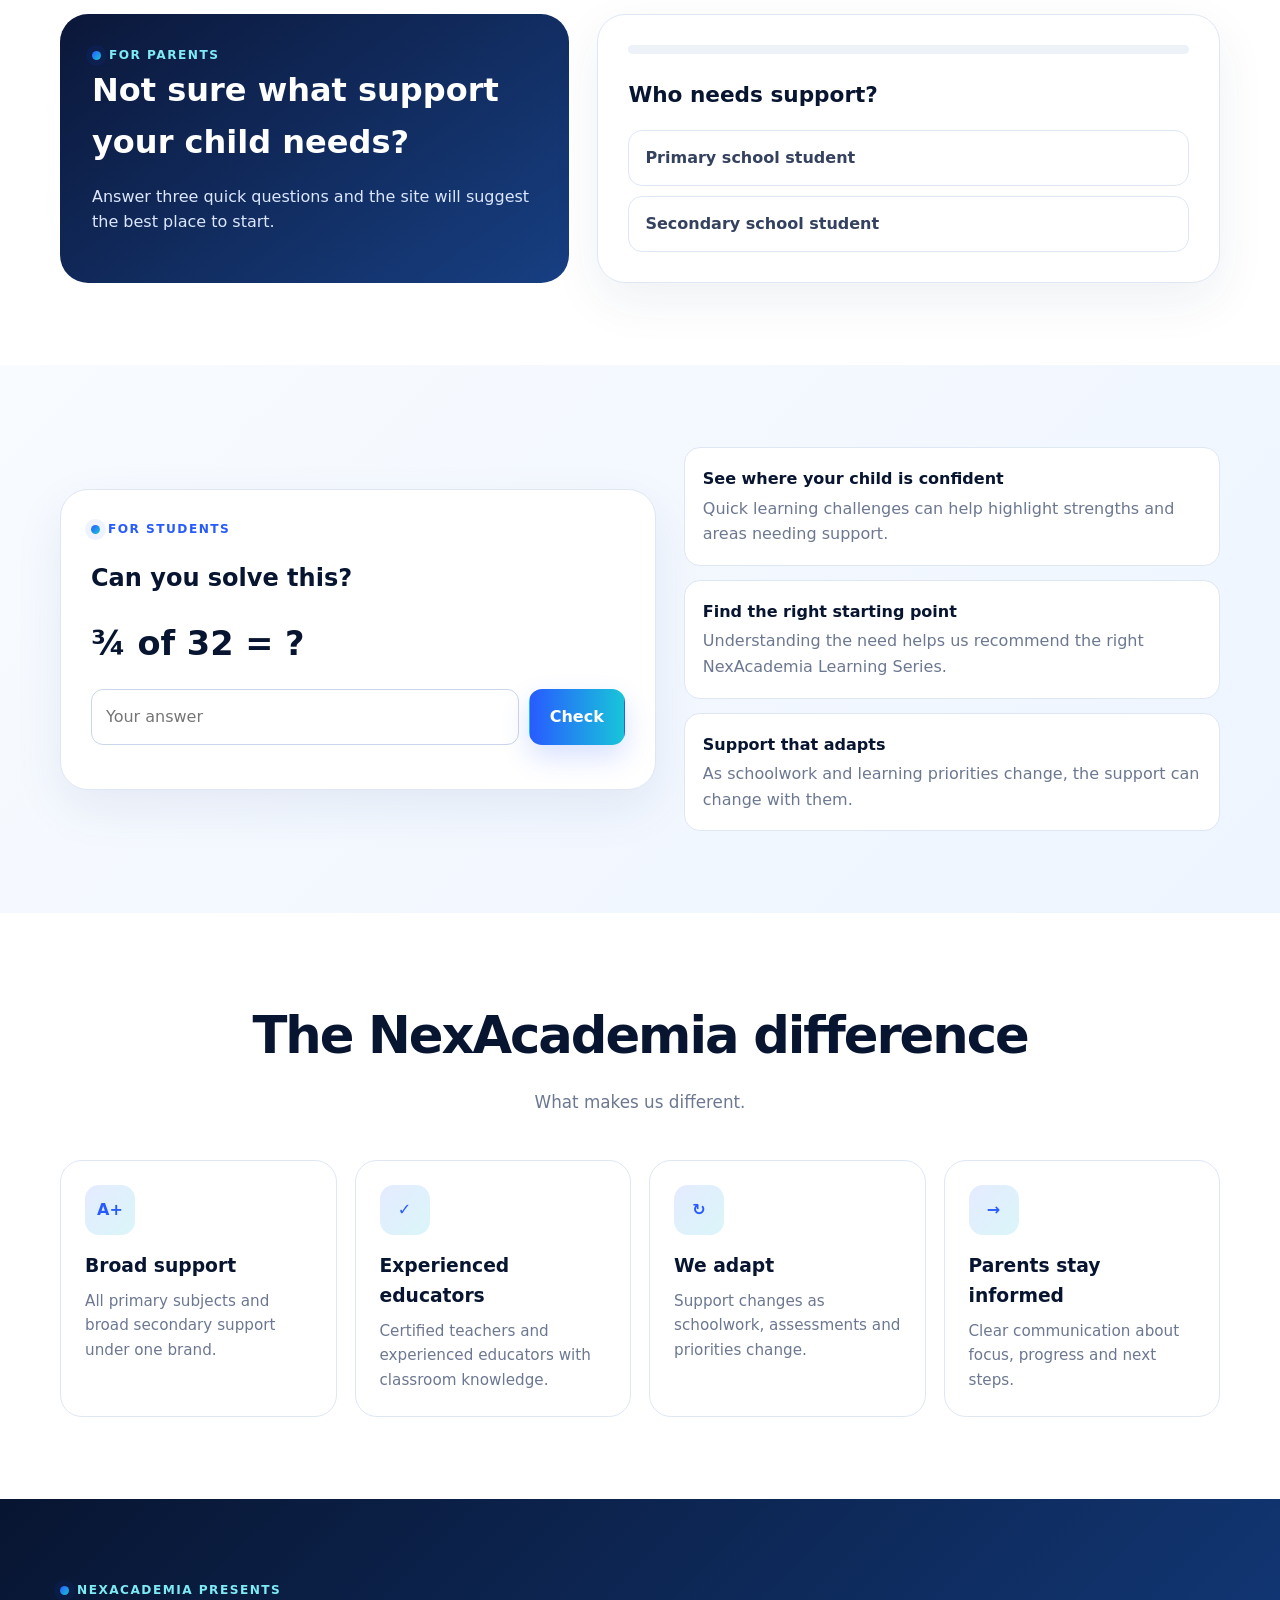
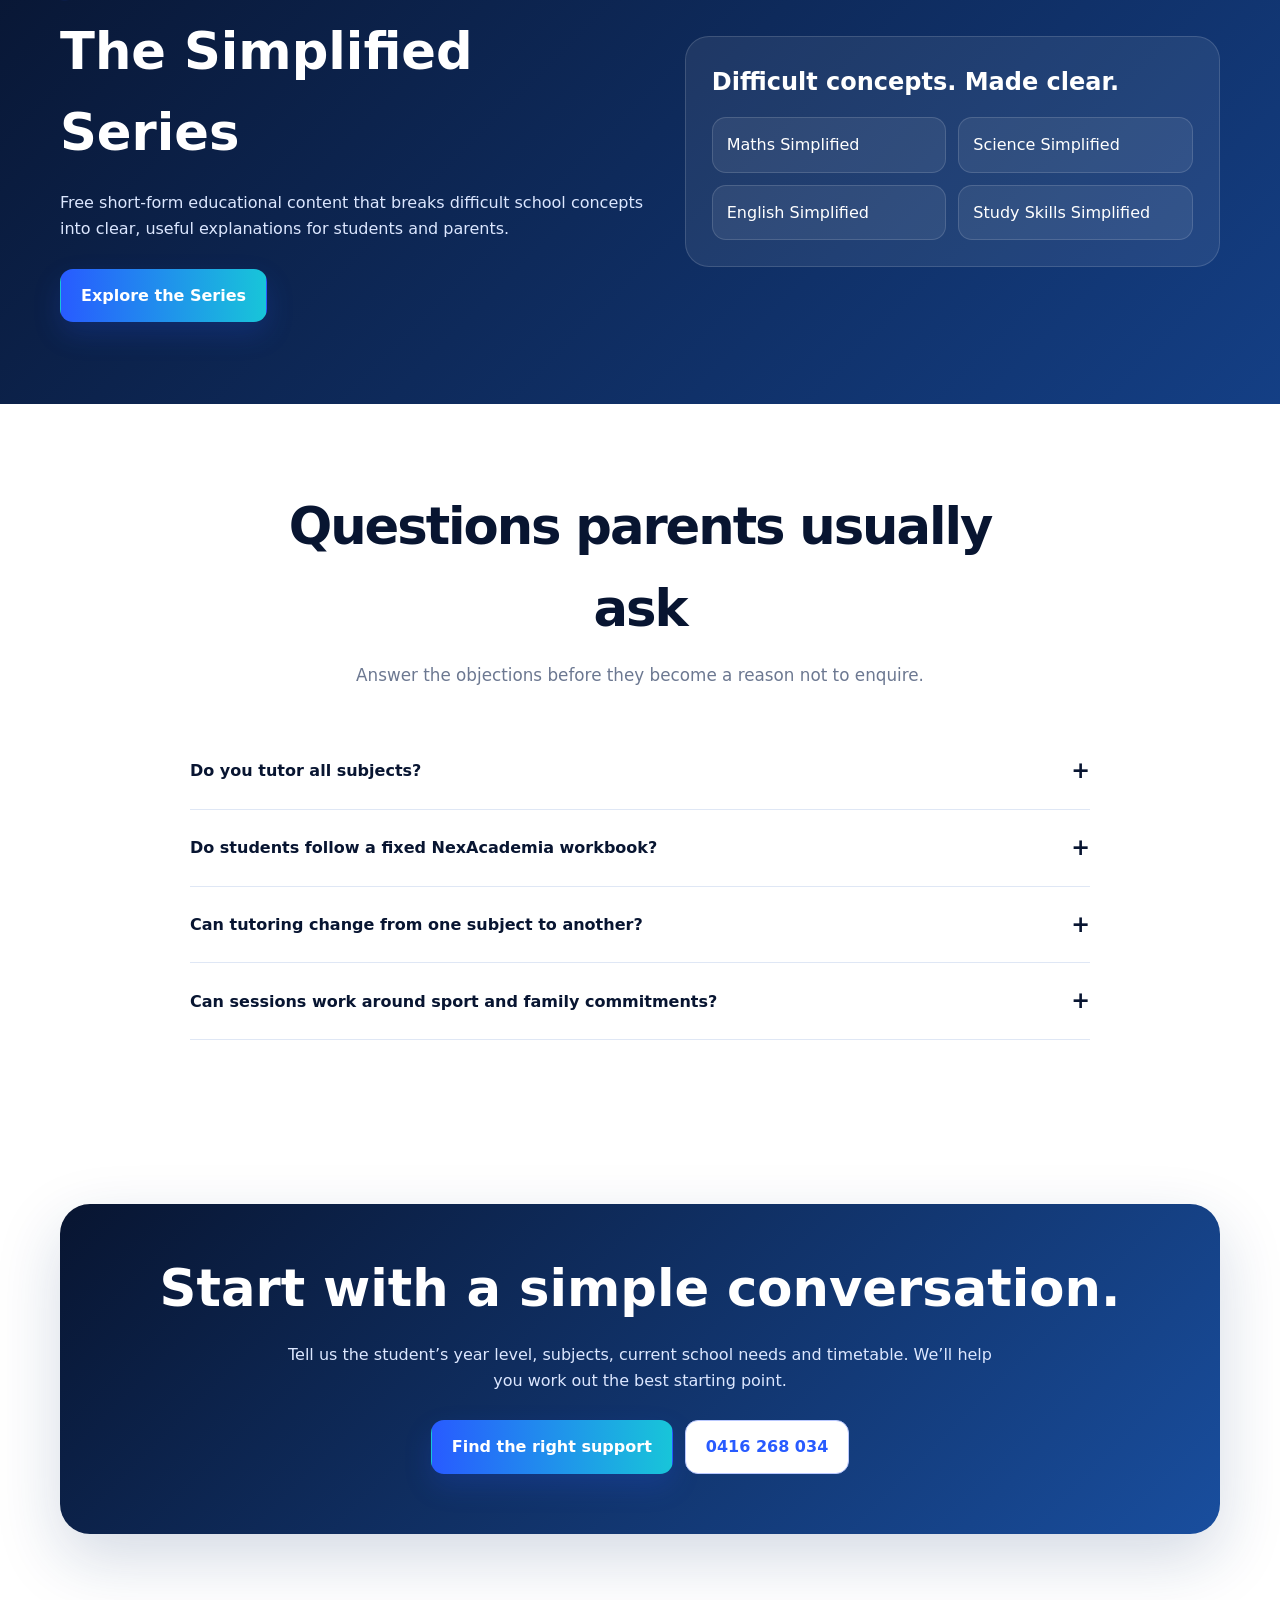
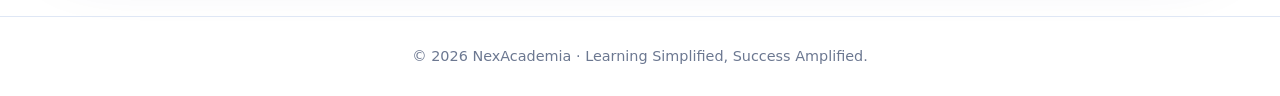
==== commit c8d2b280: "Update index.html" ====
--- a/index.html
+++ b/index.html
@@ -4,7 +4,7 @@
 <section><div class="container quiz-wrap"><div class="quiz-intro reveal"><div class="eyebrow" style="color:#7EEAF4"><span class="dot"></span>For parents</div><h3>Not sure what support your child needs?</h3><p>Answer three quick questions and the site will suggest the best place to start.</p></div><div class="quiz-card reveal"><div class="progress"><span id="quizBar"></span></div><div class="quiz-q" id="quizQuestion"></div><div class="quiz-options" id="quizOptions"></div><div class="quiz-result hidden" id="quizResult"></div></div></div></section>
 <section class="challenge"><div class="container challenge-grid"><div class="challenge-card reveal"><div class="eyebrow"><span class="dot"></span>For students</div><h2 style="color:var(--navy)">Can you solve this?</h2><div class="challenge-question">¾ of 32 = ?</div><div class="answer-box"><input id="challengeAnswer" placeholder="Your answer"><button class="btn btn-primary" id="checkAnswer">Check</button></div><div class="answer-feedback" id="challengeFeedback"></div></div><div class="challenge-points"><div class="challenge-point reveal"><strong>See where your child is confident</strong><span class="muted"> Quick learning challenges can help highlight strengths and areas needing support.</span></div><div class="challenge-point reveal"><strong>Find the right starting point</strong><span class="muted">Understanding the need helps us recommend the right NexAcademia Learning Series.</span></div><div class="challenge-point reveal"><strong>Support that adapts</strong><span class="muted">As schoolwork and learning priorities change, the support can change with them.
 </span></div></div></div></section>
-<section><div class="container"><div class="section-head"><h2>The NexAcademia difference</h2><p>What parents should remember after visiting the website.</p></div><div class="cards"><div class="card reveal"><div class="icon">A+</div><h3>Broad support</h3><p>All primary subjects and broad secondary support under one brand.</p></div><div class="card reveal"><div class="icon">✓</div><h3>Experienced educators</h3><p>Certified teachers and experienced educators with classroom knowledge.</p></div><div class="card reveal"><div class="icon">↻</div><h3>We adapt</h3><p>Support changes as schoolwork, assessments and priorities change.</p></div><div class="card reveal"><div class="icon">→</div><h3>Parents stay informed</h3><p>Clear communication about focus, progress and next steps.</p></div></div></div></section>
+<section><div class="container"><div class="section-head"><h2>The NexAcademia difference</h2><p>What makes us different.</p></div><div class="cards"><div class="card reveal"><div class="icon">A+</div><h3>Broad support</h3><p>All primary subjects and broad secondary support under one brand.</p></div><div class="card reveal"><div class="icon">✓</div><h3>Experienced educators</h3><p>Certified teachers and experienced educators with classroom knowledge.</p></div><div class="card reveal"><div class="icon">↻</div><h3>We adapt</h3><p>Support changes as schoolwork, assessments and priorities change.</p></div><div class="card reveal"><div class="icon">→</div><h3>Parents stay informed</h3><p>Clear communication about focus, progress and next steps.</p></div></div></div></section>
 <section class="series"><div class="container series-grid"><div><div class="eyebrow" style="color:#7EEAF4"><span class="dot"></span>NexAcademia presents</div><h2 style="font-size:clamp(2.3rem,4vw,4rem);margin:.2em 0">The Simplified Series</h2><p>Free short-form educational content that breaks difficult school concepts into clear, useful explanations for students and parents.</p><div class="actions"><a class="btn btn-primary" href="simplified-series.html">Explore the Series</a></div></div><div class="series-card reveal"><strong style="font-size:1.5rem">Difficult concepts. Made clear.</strong><div class="series-list"><div class="series-item">Maths Simplified</div><div class="series-item">Science Simplified</div><div class="series-item">English Simplified</div><div class="series-item">Study Skills Simplified</div></div></div></div></section>
 <section><div class="container"><div class="section-head"><h2>Questions parents usually ask</h2><p>Answer the objections before they become a reason not to enquire.</p></div><div class="faq"><div class="faq-item"><button class="faq-q"><span>Do you tutor all subjects?</span><span>+</span></button><div class="faq-a">Primary support can cover all school subjects. Secondary support is broader and depends on tutor expertise and availability.</div></div><div class="faq-item"><button class="faq-q"><span>Do students follow a fixed NexAcademia workbook?</span><span>+</span></button><div class="faq-a">No. The approach is designed to adapt around current schoolwork, needs and priorities.</div></div><div class="faq-item"><button class="faq-q"><span>Can tutoring change from one subject to another?</span><span>+</span></button><div class="faq-a">That flexibility is one of the core ideas behind NexAcademia.</div></div><div class="faq-item"><button class="faq-q"><span>Can sessions work around sport and family commitments?</span><span>+</span></button><div class="faq-a">The aim is to work with families to find practical times rather than forcing every student into one rigid timetable.</div></div></div></div></section>
 <section><div class="container"><div class="cta-box reveal"><h2>Start with a simple conversation.</h2><p>Tell us the student’s year level, subjects, current school needs and timetable. We’ll help you work out the best starting point.</p><div class="actions" style="justify-content:center"><a class="btn btn-primary" href="#" data-open-enquiry>Find the right support</a><a class="btn btn-outline" style="background:white" data-phone>0416 268 034</a></div><div style="margin-top:16px;color:#DCE7FF" data-location>Mundowey Entrance, Villawood</div></div></div></section>
